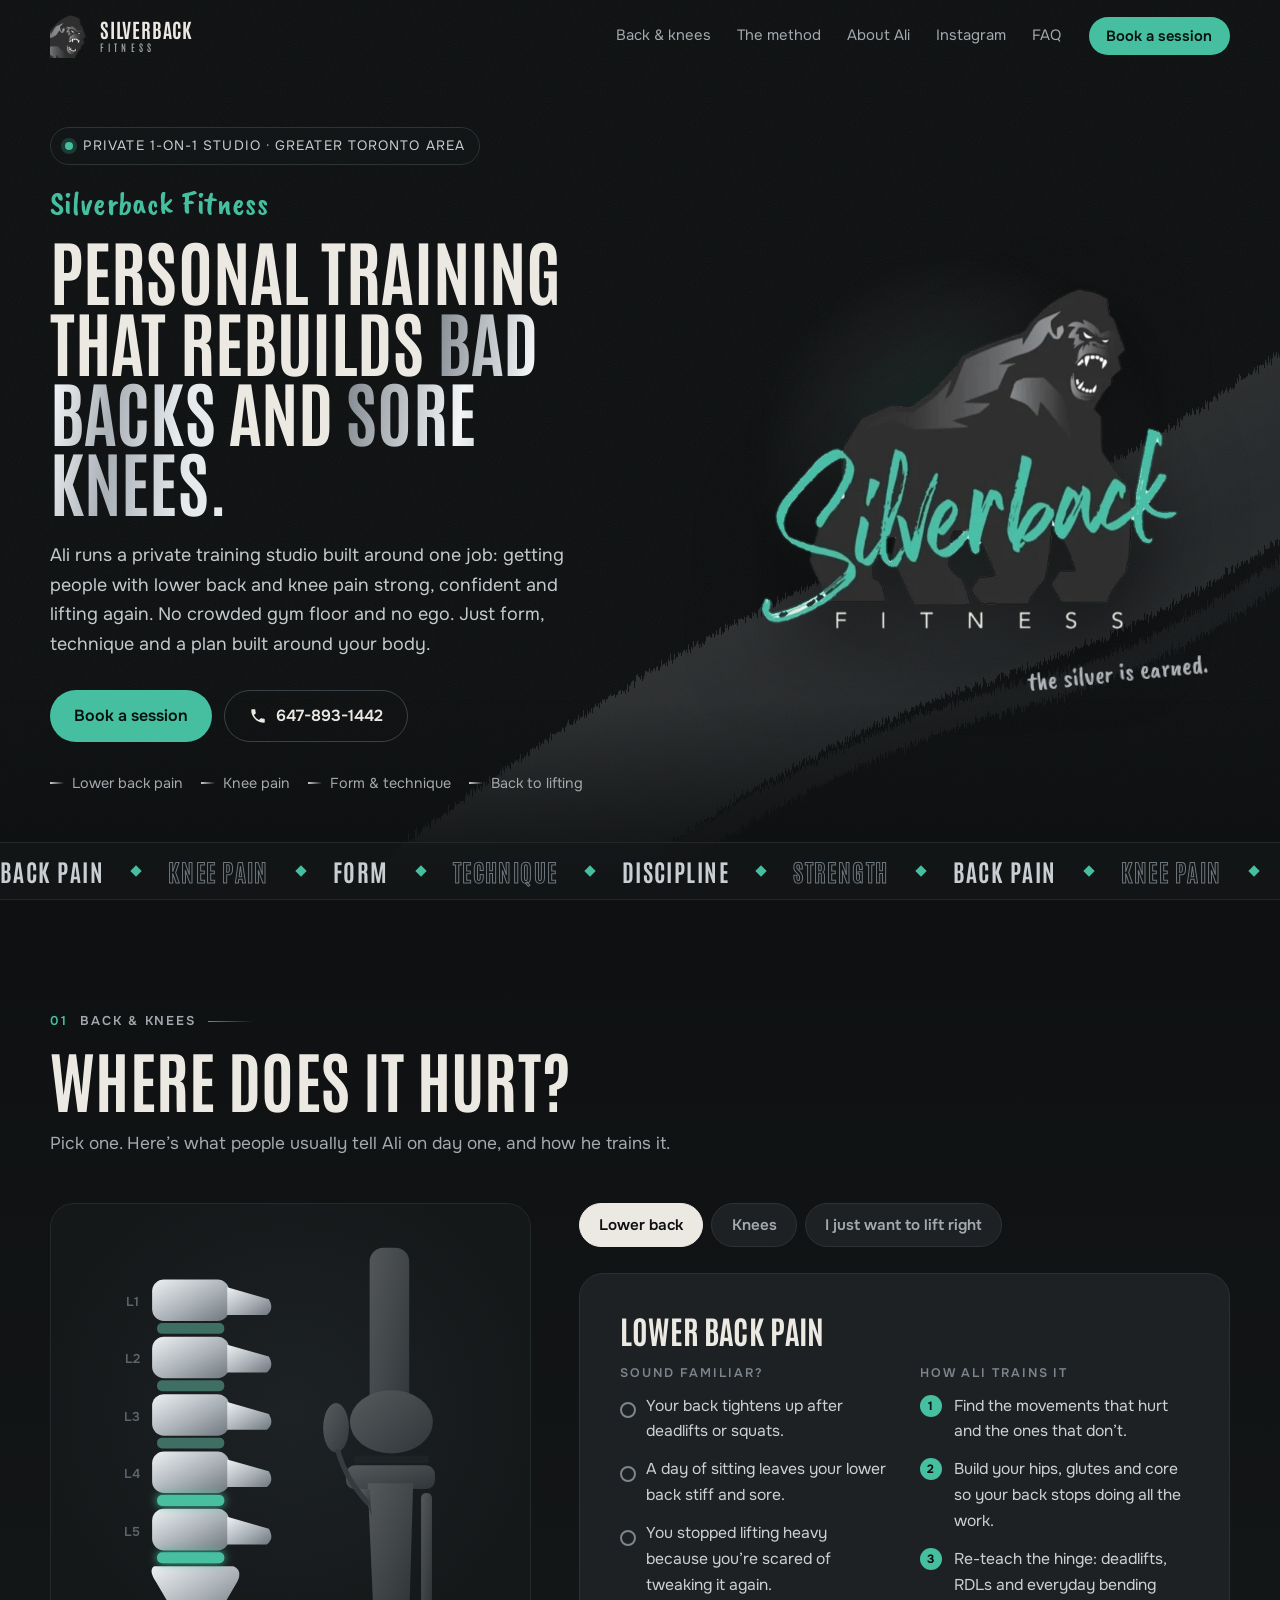
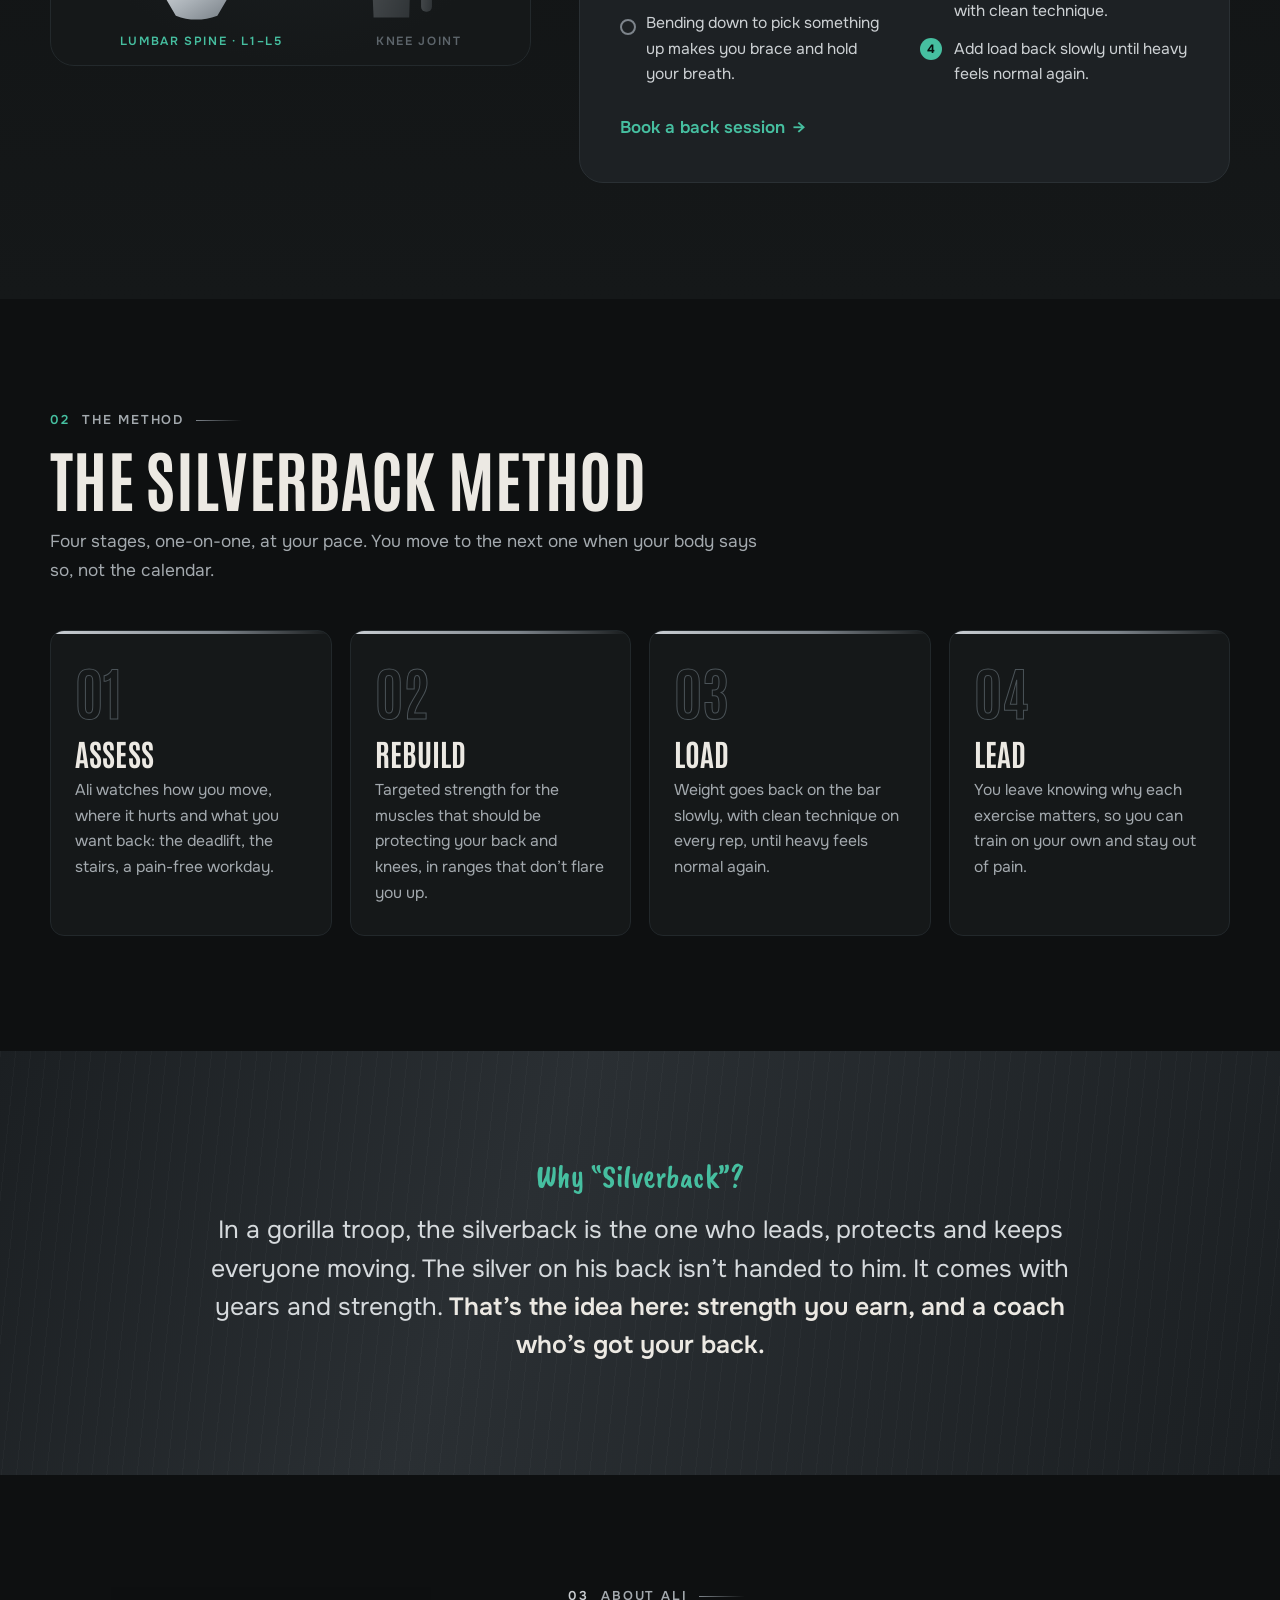
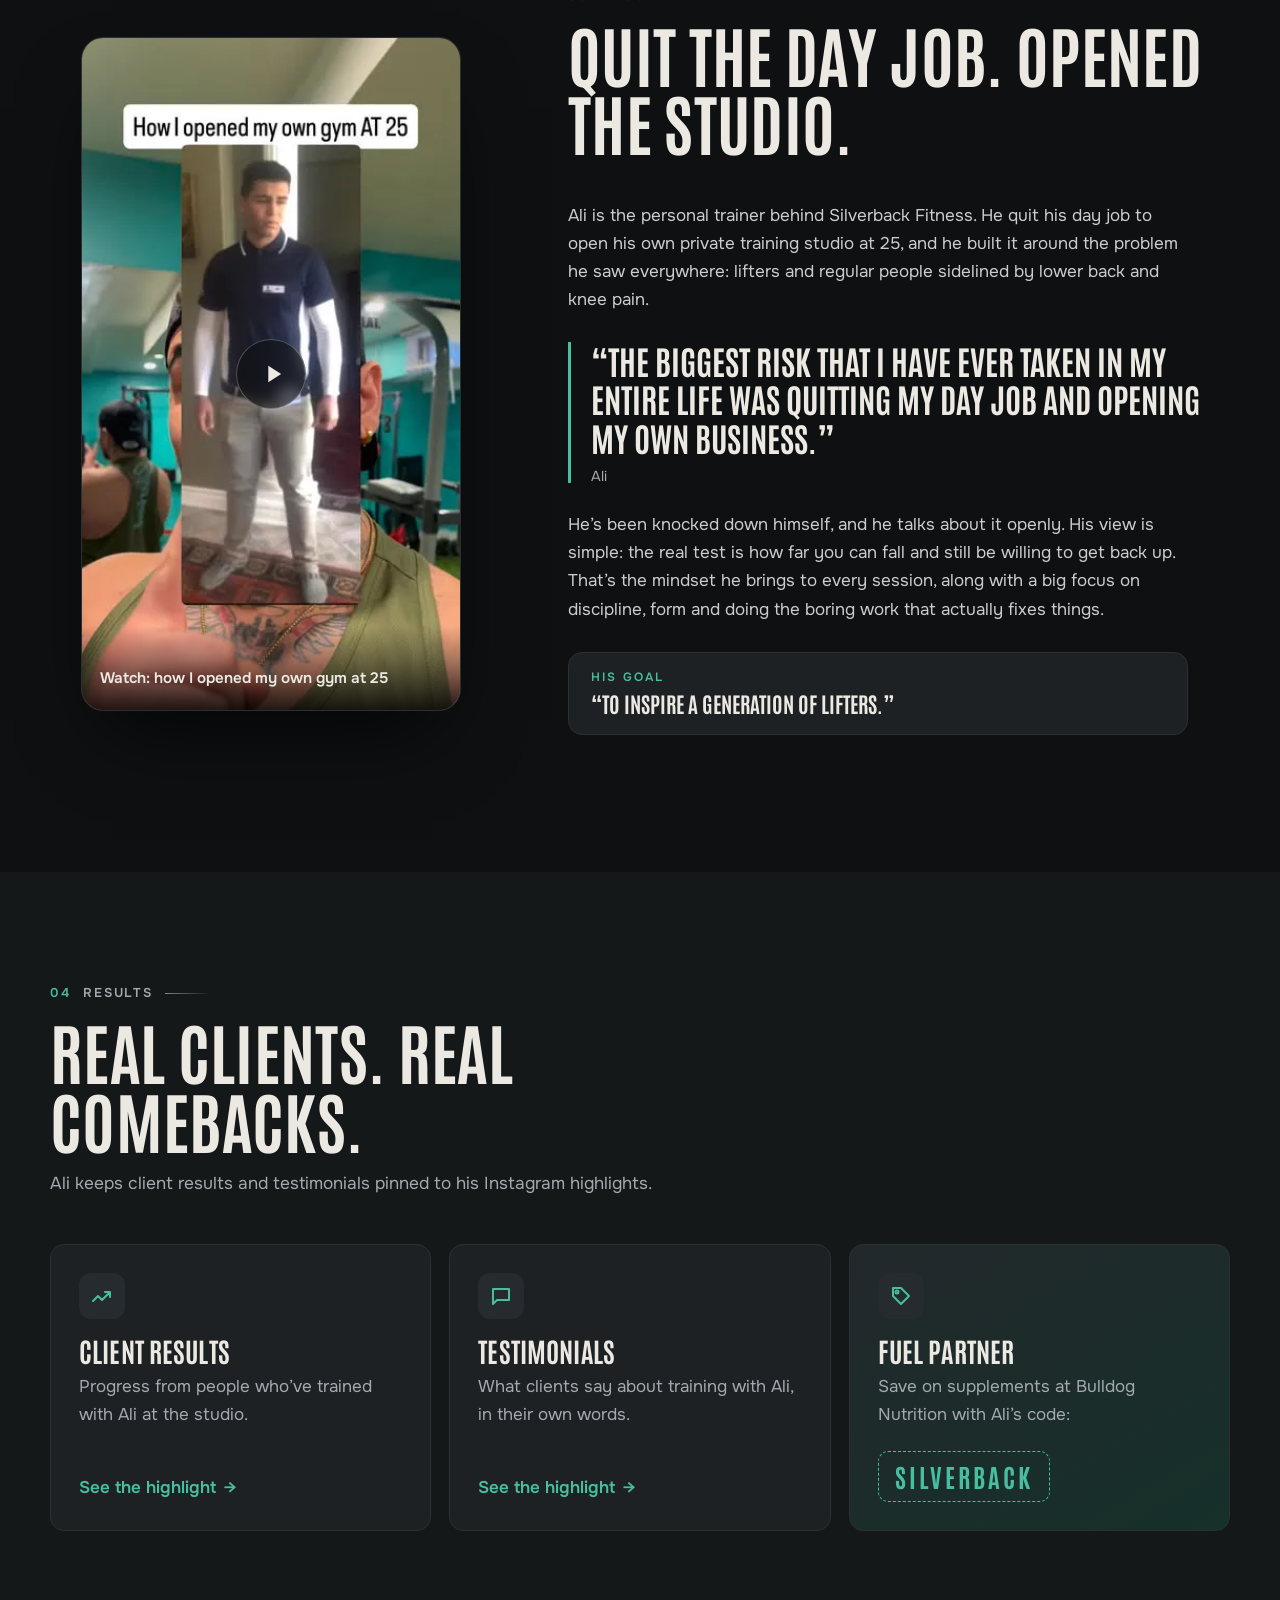
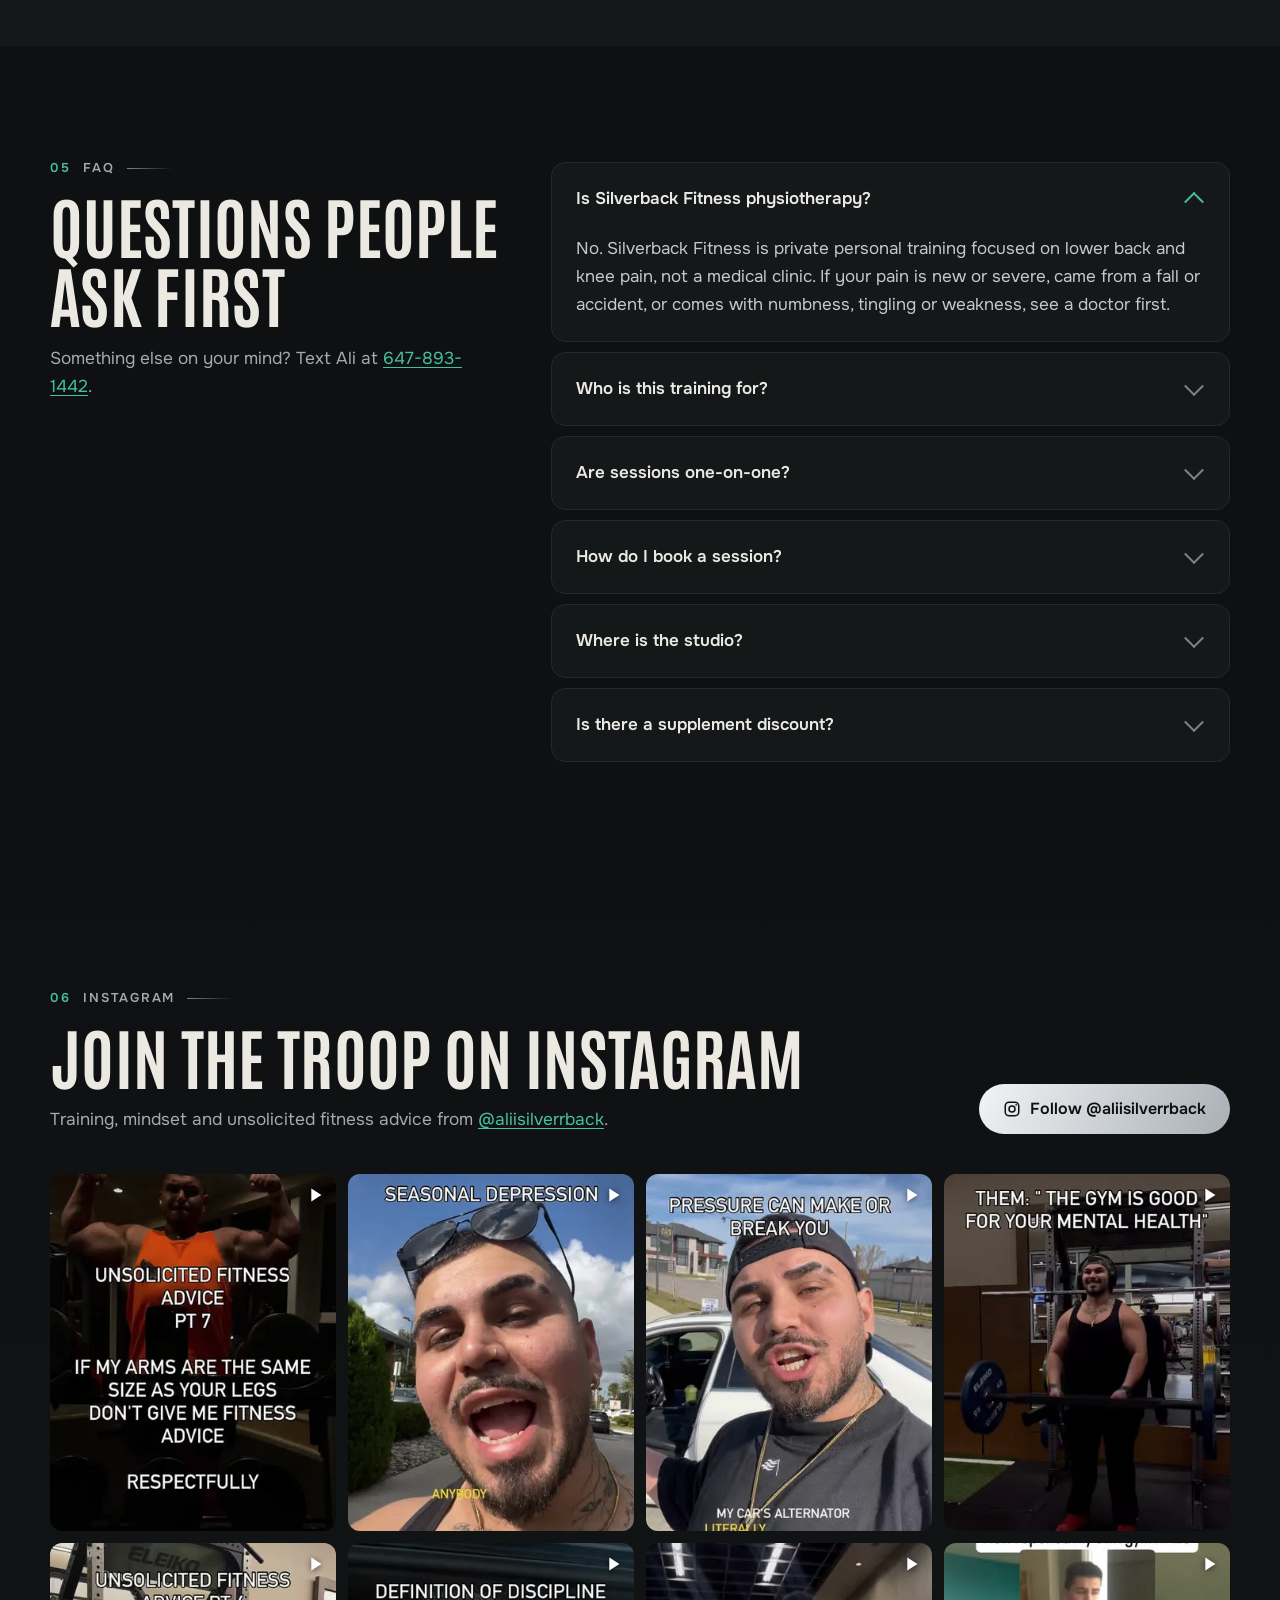
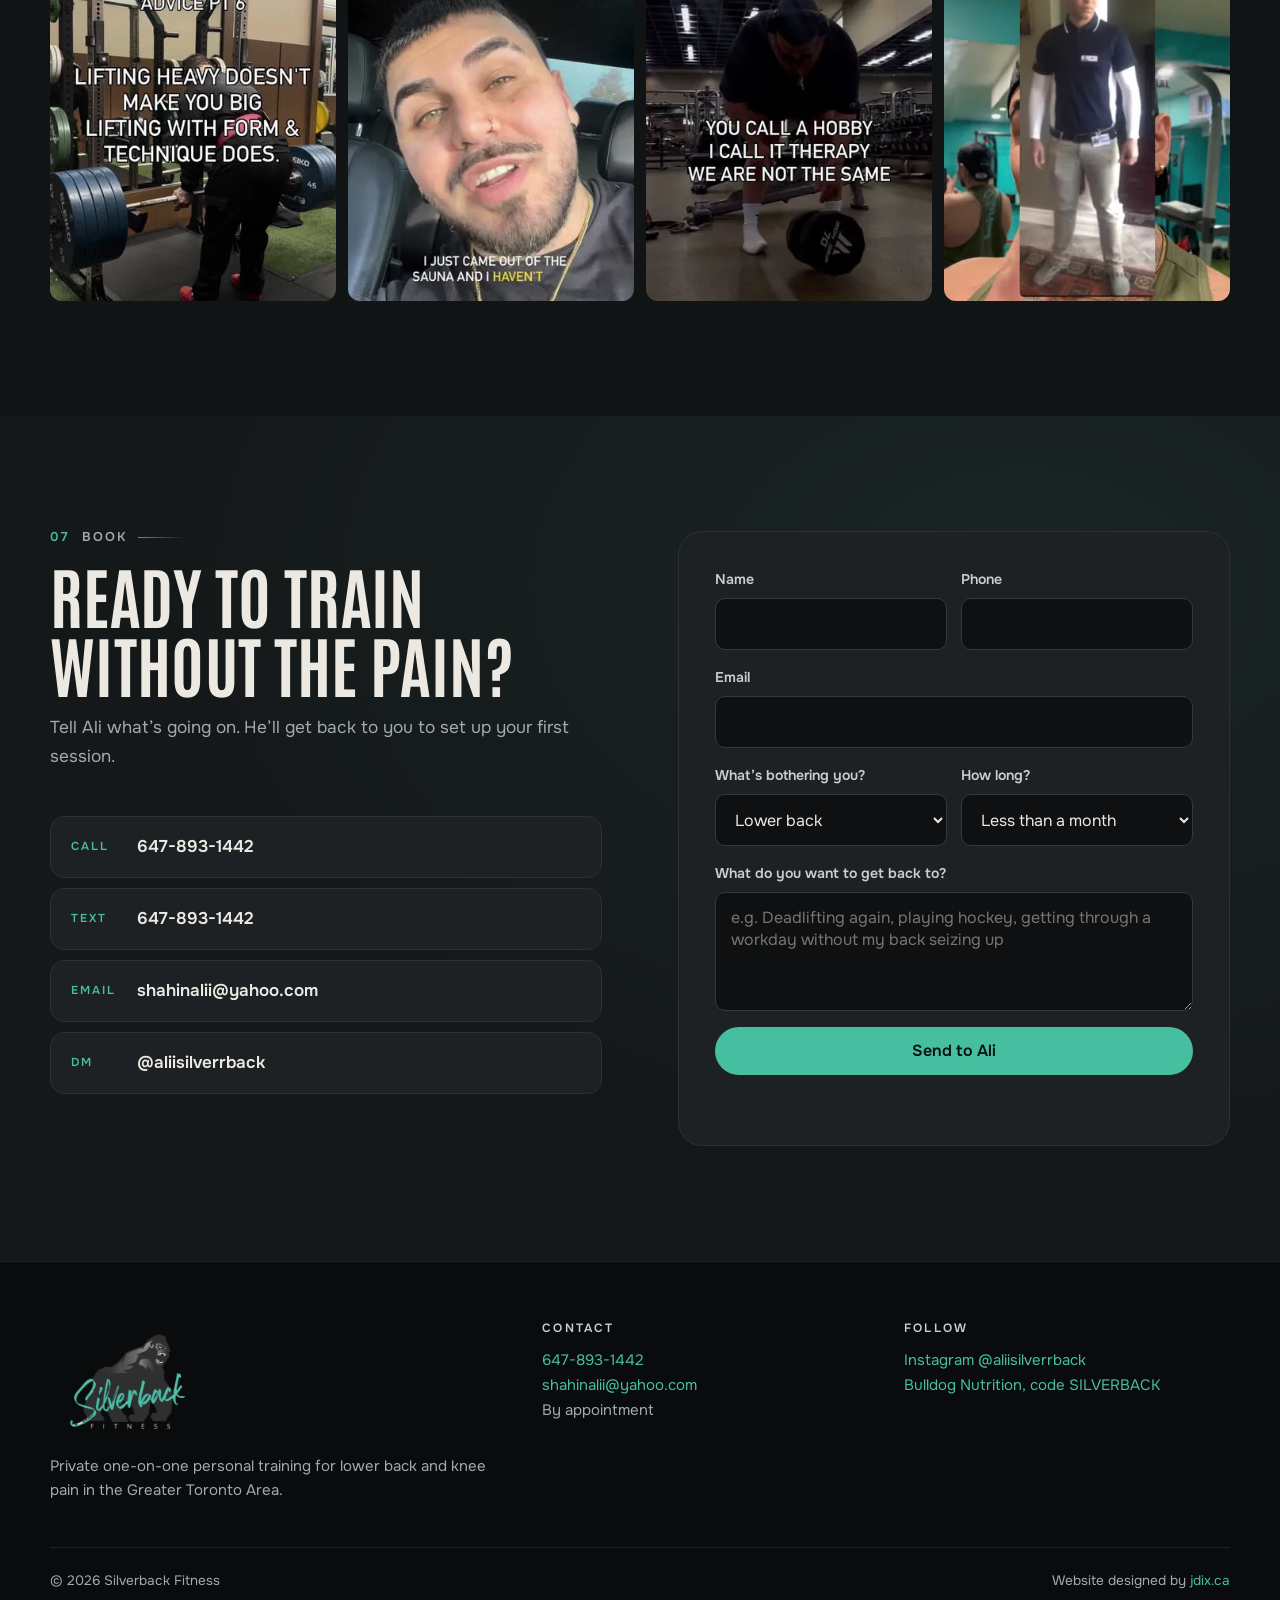
==== index.html @ 854308ee "Silverback Fitness client prototype Co-Authored-By: Claude Opus 5.5 <noreply@anthropic.com>" ====
<!doctype html>
<html lang="en-CA">
<head>
<meta charset="utf-8">
<meta name="viewport" content="width=device-width, initial-scale=1">
<title>Silverback Fitness | Back &amp; Knee Pain Personal Training, GTA</title>
<meta name="description" content="Private one-on-one personal training for lower back and knee pain in the GTA. Rebuild strength, fix your form, lift again. Call or text Ali: 647-893-1442.">
<link rel="canonical" href="https://jdix22.github.io/silverback-fitness/">
<meta name="robots" content="noindex">
<meta name="theme-color" content="#0e1011">

<meta property="og:type" content="website">
<meta property="og:site_name" content="Silverback Fitness">
<meta property="og:title" content="Silverback Fitness | Back &amp; knee rehab personal training">
<meta property="og:description" content="Private 1-on-1 training for people with lower back and knee pain. Get strong, fix your form, lift again.">
<meta property="og:image" content="https://jdix22.github.io/silverback-fitness/assets/og.png">
<meta property="og:image:width" content="1200">
<meta property="og:image:height" content="630">
<meta property="og:image:alt" content="Silverback Fitness gorilla logo with the words Back and knee rehab personal training">
<meta property="og:url" content="https://jdix22.github.io/silverback-fitness/">
<meta property="og:locale" content="en_CA">
<meta name="twitter:card" content="summary_large_image">

<link rel="icon" href="favicon.png" type="image/png">
<link rel="apple-touch-icon" href="apple-touch-icon.png">
<link rel="preconnect" href="https://fonts.googleapis.com">
<link rel="preconnect" href="https://fonts.gstatic.com" crossorigin>
<link href="https://fonts.googleapis.com/css2?family=Antonio:wght@500;700&family=Caveat+Brush&family=Onest:wght@400;500;600;700&display=swap" rel="stylesheet">
<link rel="stylesheet" href="assets/css/site.css?v=2">

<script type="application/ld+json">
{
  "@context": "https://schema.org",
  "@graph": [
    {
      "@type": "ExerciseGym",
      "@id": "https://jdix22.github.io/silverback-fitness/#business",
      "name": "Silverback Fitness",
      "description": "Private one-on-one personal training studio focused on rehab training for lower back and knee pain.",
      "url": "https://jdix22.github.io/silverback-fitness/",
      "logo": "https://jdix22.github.io/silverback-fitness/assets/img/silverback-fitness-logo.webp",
      "image": "https://jdix22.github.io/silverback-fitness/assets/og.png",
      "telephone": "+1-647-893-1442",
      "email": "shahinalii@yahoo.com",
      "areaServed": { "@type": "AdministrativeArea", "name": "Greater Toronto Area, Ontario" },
      "founder": { "@type": "Person", "name": "Ali", "jobTitle": "Personal trainer, back and knee rehab specialist", "sameAs": "https://www.instagram.com/aliisilverrback/" },
      "sameAs": ["https://www.instagram.com/aliisilverrback/"],
      "hasOfferCatalog": {
        "@type": "OfferCatalog",
        "name": "Personal training",
        "itemListElement": [
          { "@type": "Offer", "itemOffered": { "@type": "Service", "name": "Lower back pain rehab training" } },
          { "@type": "Offer", "itemOffered": { "@type": "Service", "name": "Knee pain rehab training" } },
          { "@type": "Offer", "itemOffered": { "@type": "Service", "name": "Strength, form and technique coaching" } }
        ]
      }
    },
    {
      "@type": "WebSite",
      "@id": "https://jdix22.github.io/silverback-fitness/#website",
      "url": "https://jdix22.github.io/silverback-fitness/",
      "name": "Silverback Fitness",
      "publisher": { "@id": "https://jdix22.github.io/silverback-fitness/#business" }
    }
  ]
}
</script>
</head>
<body>
<a class="skip" href="#main">Skip to content</a>

<!-- spine scroll rail: five lumbar vertebrae light up silver as you read -->
<div class="spine" aria-hidden="true">
  <span></span><span></span><span></span><span></span><span></span>
</div>

<header class="top" data-top>
  <div class="wrap top-in">
    <a class="brand" href="#top" aria-label="Silverback Fitness, back to top">
      <img src="assets/img/silverback-gorilla-mark.webp" alt="" width="120" height="130">
      <span class="brand-word">Silverback<em>Fitness</em></span>
    </a>
    <nav class="nav" aria-label="Main">
      <a href="#pain">Back &amp; knees</a>
      <a href="#method">The method</a>
      <a href="#about">About Ali</a>
      <a href="#instagram">Instagram</a>
      <a href="#faq">FAQ</a>
    </nav>
    <a class="btn btn-sm" href="#contact">Book a session</a>
  </div>
</header>

<main id="main">

<!-- HERO -->
<section class="hero" id="top">
  <div class="hero-bg" aria-hidden="true">
    <svg class="saddle" viewBox="0 0 1200 700" preserveAspectRatio="xMidYMid slice">
      <defs>
        <linearGradient id="silver" x1="0" y1="0" x2="1" y2="1">
          <stop offset="0" stop-color="#5d646b"/>
          <stop offset=".35" stop-color="#e9edf0"/>
          <stop offset=".55" stop-color="#9da4ab"/>
          <stop offset=".8" stop-color="#d7dce0"/>
          <stop offset="1" stop-color="#4b5157"/>
        </linearGradient>
        <filter id="brush" x="-10%" y="-20%" width="120%" height="140%">
          <feTurbulence type="fractalNoise" baseFrequency=".9 .035" numOctaves="2" seed="7" result="n"/>
          <feDisplacementMap in="SourceGraphic" in2="n" scale="16" xChannelSelector="R" yChannelSelector="G"/>
        </filter>
      </defs>
      <path class="saddle-stroke" d="M380 760 C 560 620, 700 520, 860 470 S 1120 330, 1300 200" stroke="url(#silver)" stroke-width="120" fill="none" stroke-linecap="round" filter="url(#brush)"/>
      <path class="saddle-stroke s2" d="M420 800 C 600 680, 740 580, 900 540 S 1150 400, 1300 280" stroke="url(#silver)" stroke-width="18" fill="none" stroke-linecap="round" filter="url(#brush)" opacity=".5"/>
    </svg>
  </div>

  <div class="wrap hero-in">
    <div class="hero-copy">
      <p class="eyebrow"><span class="dot"></span>Private 1-on-1 studio · Greater Toronto Area</p>
      <h1>
        <span class="h1-brand">Silverback Fitness</span>
        <span class="h1-main">Personal training that rebuilds <em>bad backs</em> and <em>sore knees.</em></span>
      </h1>
      <p class="lede">Ali runs a private training studio built around one job: getting people with lower back and knee pain strong, confident and lifting again. No crowded gym floor and no ego. Just form, technique and a plan built around your body.</p>
      <div class="hero-cta">
        <a class="btn" href="#contact">Book a session</a>
        <a class="btn btn-ghost" href="tel:+16478931442"><svg viewBox="0 0 24 24" aria-hidden="true"><path d="M6.6 10.8a15.1 15.1 0 0 0 6.6 6.6l2.2-2.2a1 1 0 0 1 1-.25 11.4 11.4 0 0 0 3.6.57 1 1 0 0 1 1 1V20a1 1 0 0 1-1 1A17 17 0 0 1 3 4a1 1 0 0 1 1-1h3.5a1 1 0 0 1 1 1c0 1.25.2 2.45.57 3.6a1 1 0 0 1-.25 1z"/></svg>647-893-1442</a>
      </div>
      <ul class="hero-tags" aria-label="What Silverback Fitness focuses on">
        <li>Lower back pain</li><li>Knee pain</li><li>Form &amp; technique</li><li>Back to lifting</li>
      </ul>
    </div>
    <div class="hero-art">
      <div class="glow" aria-hidden="true"></div>
      <img class="hero-logo" src="assets/img/silverback-fitness-logo.webp" alt="Silverback Fitness logo: a roaring silverback gorilla with the word Silverback in teal brush script" width="720" height="574" fetchpriority="high">
      <p class="hero-note" aria-hidden="true">the silver is earned.</p>
    </div>
  </div>

  <div class="ticker" aria-hidden="true">
    <div class="ticker-track">
      <span>Back pain</span><i></i><span>Knee pain</span><i></i><span>Form</span><i></i><span>Technique</span><i></i><span>Discipline</span><i></i><span>Strength</span><i></i>
      <span>Back pain</span><i></i><span>Knee pain</span><i></i><span>Form</span><i></i><span>Technique</span><i></i><span>Discipline</span><i></i><span>Strength</span><i></i>
    </div>
  </div>
</section>

<!-- WHERE DOES IT HURT -->
<section class="sec pain" id="pain">
  <div class="wrap">
    <div class="sec-head reveal">
      <p class="num">01 <span>Back &amp; knees</span></p>
      <h2>Where does it hurt?</h2>
      <p class="sub">Pick one. Here’s what people usually tell Ali on day one, and how he trains it.</p>
    </div>

    <div class="pain-grid">
      <figure class="anat reveal">
        <svg viewBox="0 0 440 400" aria-hidden="true">
          <defs>
            <linearGradient id="bone" x1="0" y1="0" x2="1" y2="1">
              <stop offset="0" stop-color="#eef1f3"/><stop offset=".55" stop-color="#aab1b7"/><stop offset="1" stop-color="#6f777e"/>
            </linearGradient>
            <filter id="glow" x="-50%" y="-200%" width="200%" height="500%"><feGaussianBlur stdDeviation="5" result="b"/><feMerge><feMergeNode in="b"/><feMergeNode in="SourceGraphic"/></feMerge></filter>
          </defs>
          <!-- lumbar spine, side view (front of body to the left) -->
          <g class="zone" data-zone="back">
            <g class="labels"><text x="60" y="77">L1</text><text x="60" y="135">L2</text><text x="60" y="193">L3</text><text x="60" y="251">L4</text><text x="60" y="309">L5</text></g>
            <g class="bones">
              <rect x="80" y="50" width="78" height="42" rx="12"/><path d="M156 58 L198 70 Q204 80 196 86 L156 86 Z"/>
              <rect x="80" y="108" width="78" height="42" rx="12"/><path d="M156 116 L198 128 Q204 138 196 144 L156 144 Z"/>
              <rect x="80" y="166" width="78" height="42" rx="12"/><path d="M156 174 L198 186 Q204 196 196 202 L156 202 Z"/>
              <rect x="80" y="224" width="78" height="42" rx="12"/><path d="M156 232 L198 244 Q204 254 196 260 L156 260 Z"/>
              <rect x="80" y="282" width="78" height="42" rx="12"/><path d="M156 290 L198 302 Q204 312 196 318 L156 318 Z"/>
              <path d="M82 340 L162 340 Q172 344 166 356 L146 390 Q124 398 104 390 L84 356 Q76 344 82 340 Z"/>
            </g>
            <g class="discs">
              <rect x="85" y="94" width="68" height="11" rx="5"/><rect x="85" y="152" width="68" height="11" rx="5"/><rect x="85" y="210" width="68" height="11" rx="5"/><rect class="key" x="85" y="268" width="68" height="11" rx="5"/><rect class="key" x="85" y="326" width="68" height="11" rx="5"/>
            </g>
            <g class="spot"><circle cx="119" cy="273" r="34" class="ring"/></g>
          </g>
          <!-- knee, side view (kneecap to the left) -->
          <g class="zone" data-zone="knee">
            <g class="bones">
              <rect x="300" y="18" width="40" height="170" rx="14"/>
              <ellipse cx="322" cy="194" rx="42" ry="32"/>
              <ellipse cx="266" cy="200" rx="13" ry="25"/>
              <rect x="276" y="238" width="90" height="24" rx="9"/>
              <path d="M298 256 L344 256 L340 392 L304 392 Z"/>
              <path d="M290 262 Q298 276 302 290 L300 262 Z"/>
              <rect x="352" y="266" width="11" height="120" rx="5"/>
            </g>
            <path class="tendon" d="M268 224 Q276 252 298 276"/>
            <g class="discs"><rect class="key" x="284" y="228" width="76" height="8" rx="4"/></g>
            <g class="spot"><circle cx="320" cy="232" r="34" class="ring"/></g>
          </g>
        </svg>
        <figcaption><span data-cap="back">Lumbar spine · L1–L5</span><span data-cap="knee">Knee joint</span></figcaption>
      </figure>

      <div class="pain-ui">
        <div class="pain-tabs" role="tablist" aria-label="Choose an area">
          <button role="tab" id="t-back" aria-controls="p-back" aria-selected="true" data-tab="back">Lower back</button>
          <button role="tab" id="t-knee" aria-controls="p-knee" aria-selected="false" data-tab="knee" tabindex="-1">Knees</button>
          <button role="tab" id="t-lift" aria-controls="p-lift" aria-selected="false" data-tab="lift" tabindex="-1">I just want to lift right</button>
        </div>

        <div class="pain-panel" role="tabpanel" id="p-back" aria-labelledby="t-back">
          <h3>Lower back pain</h3>
          <div class="cols">
            <div>
              <p class="label">Sound familiar?</p>
              <ul class="ticks">
                <li>Your back tightens up after deadlifts or squats.</li>
                <li>A day of sitting leaves your lower back stiff and sore.</li>
                <li>You stopped lifting heavy because you’re scared of tweaking it again.</li>
                <li>Bending down to pick something up makes you brace and hold your breath.</li>
              </ul>
            </div>
            <div>
              <p class="label">How Ali trains it</p>
              <ol class="steps-mini">
                <li>Find the movements that hurt and the ones that don’t.</li>
                <li>Build your hips, glutes and core so your back stops doing all the work.</li>
                <li>Re-teach the hinge: deadlifts, RDLs and everyday bending with clean technique.</li>
                <li>Add load back slowly until heavy feels normal again.</li>
              </ol>
            </div>
          </div>
          <a class="link-arrow" href="#contact" data-prefill="Lower back">Book a back session <span aria-hidden="true">→</span></a>
        </div>

        <div class="pain-panel" role="tabpanel" id="p-knee" aria-labelledby="t-knee" hidden>
          <h3>Knee pain</h3>
          <div class="cols">
            <div>
              <p class="label">Sound familiar?</p>
              <ul class="ticks">
                <li>Stairs, squats or lunges make your knees ache.</li>
                <li>Your knees click or feel shaky under load.</li>
                <li>Running or sports flare it up for days.</li>
                <li>Someone told you to just “stop squatting.”</li>
              </ul>
            </div>
            <div>
              <p class="label">How Ali trains it</p>
              <ol class="steps-mini">
                <li>Watch how your hips, knees and ankles track together.</li>
                <li>Strengthen quads, glutes and hamstrings in ranges that feel good.</li>
                <li>Rebuild the squat step by step. Depth and weight get earned.</li>
                <li>Get you back to the stairs, the field and the squat rack.</li>
              </ol>
            </div>
          </div>
          <a class="link-arrow" href="#contact" data-prefill="Knees">Book a knee session <span aria-hidden="true">→</span></a>
        </div>

        <div class="pain-panel" role="tabpanel" id="p-lift" aria-labelledby="t-lift" hidden>
          <h3>Lifting with form &amp; technique</h3>
          <blockquote class="pull">“Lifting heavy doesn’t make you big. Lifting with form &amp; technique does.”<cite>Ali, on Instagram</cite></blockquote>
          <p>No pain, just tired of guessing? Ali coaches the big lifts one-on-one so you build strength without building injuries. Squat, hinge, press and pull, done properly, with a plan you can keep running on your own.</p>
          <a class="link-arrow" href="#contact" data-prefill="Strength and technique">Book a technique session <span aria-hidden="true">→</span></a>
        </div>
      </div>
    </div>
  </div>
</section>

<!-- METHOD -->
<section class="sec method" id="method">
  <div class="wrap">
    <div class="sec-head reveal">
      <p class="num">02 <span>The method</span></p>
      <h2>The Silverback method</h2>
      <p class="sub">Four stages, one-on-one, at your pace. You move to the next one when your body says so, not the calendar.</p>
    </div>
    <ol class="method-list">
      <li class="reveal"><span class="m-num">01</span><h3>Assess</h3><p>Ali watches how you move, where it hurts and what you want back: the deadlift, the stairs, a pain-free workday.</p></li>
      <li class="reveal"><span class="m-num">02</span><h3>Rebuild</h3><p>Targeted strength for the muscles that should be protecting your back and knees, in ranges that don’t flare you up.</p></li>
      <li class="reveal"><span class="m-num">03</span><h3>Load</h3><p>Weight goes back on the bar slowly, with clean technique on every rep, until heavy feels normal again.</p></li>
      <li class="reveal"><span class="m-num">04</span><h3>Lead</h3><p>You leave knowing why each exercise matters, so you can train on your own and stay out of pain.</p></li>
    </ol>
  </div>
</section>

<!-- WHY SILVERBACK -->
<section class="why">
  <div class="wrap why-in reveal">
    <p class="why-kicker">Why “Silverback”?</p>
    <p class="why-text">In a gorilla troop, the silverback is the one who leads, protects and keeps everyone moving. The silver on his back isn’t handed to him. It comes with years and strength. <strong>That’s the idea here: strength you earn, and a coach who’s got your back.</strong></p>
  </div>
</section>

<!-- ABOUT -->
<section class="sec about" id="about">
  <div class="wrap about-grid">
    <div class="about-media reveal">
      <a class="reel" href="https://www.instagram.com/reel/DZLrXMgRWpS/" target="_blank" rel="noopener">
        <img src="assets/img/ig/how-i-opened-my-gym-at-25.webp" alt="Ali’s Instagram reel titled How I opened my own gym at 25, showing him at his old day job and in his training studio" width="361" height="640" loading="lazy">
        <span class="reel-play" aria-hidden="true"><svg viewBox="0 0 24 24"><path d="M8 5v14l11-7z"/></svg></span>
        <span class="reel-cap">Watch: how I opened my own gym at 25</span>
      </a>
    </div>
    <div class="about-copy">
      <div class="sec-head reveal">
        <p class="num">03 <span>About Ali</span></p>
        <h2>Quit the day job. Opened the studio.</h2>
      </div>
      <p class="reveal">Ali is the personal trainer behind Silverback Fitness. He quit his day job to open his own private training studio at 25, and he built it around the problem he saw everywhere: lifters and regular people sidelined by lower back and knee pain.</p>
      <blockquote class="pull reveal">“The biggest risk that I have ever taken in my entire life was quitting my day job and opening my own business.”<cite>Ali</cite></blockquote>
      <p class="reveal">He’s been knocked down himself, and he talks about it openly. His view is simple: the real test is how far you can fall and still be willing to get back up. That’s the mindset he brings to every session, along with a big focus on discipline, form and doing the boring work that actually fixes things.</p>
      <p class="mission reveal"><span>His goal</span>“To inspire a generation of lifters.”</p>
    </div>
  </div>
</section>

<!-- RESULTS + PARTNER -->
<section class="sec results" id="results">
  <div class="wrap">
    <div class="sec-head reveal">
      <p class="num">04 <span>Results</span></p>
      <h2>Real clients. Real comebacks.</h2>
      <p class="sub">Ali keeps client results and testimonials pinned to his Instagram highlights.</p>
    </div>
    <div class="cards">
      <a class="card reveal" href="https://www.instagram.com/aliisilverrback/" target="_blank" rel="noopener">
        <span class="card-icon" aria-hidden="true"><svg viewBox="0 0 24 24"><path d="M3 17l5-5 4 4 8-8M15 8h5v5"/></svg></span>
        <h3>Client Results</h3>
        <p>Progress from people who’ve trained with Ali at the studio.</p>
        <span class="link-arrow">See the highlight <span aria-hidden="true">→</span></span>
      </a>
      <a class="card reveal" href="https://www.instagram.com/aliisilverrback/" target="_blank" rel="noopener">
        <span class="card-icon" aria-hidden="true"><svg viewBox="0 0 24 24"><path d="M4 5h16v11H8l-4 4z"/></svg></span>
        <h3>Testimonials</h3>
        <p>What clients say about training with Ali, in their own words.</p>
        <span class="link-arrow">See the highlight <span aria-hidden="true">→</span></span>
      </a>
      <a class="card card-partner reveal" href="https://www.bulldognutrition.ca/discount/SILVERBACK" target="_blank" rel="noopener sponsored">
        <span class="card-icon" aria-hidden="true"><svg viewBox="0 0 24 24"><path d="M20 12l-8 8-8-8V4h8z"/><circle cx="8" cy="8" r="1.5"/></svg></span>
        <h3>Fuel partner</h3>
        <p>Save on supplements at Bulldog Nutrition with Ali’s code:</p>
        <span class="code">SILVERBACK</span>
      </a>
    </div>
  </div>
</section>

<!-- FAQ -->
<section class="sec faq" id="faq">
  <div class="wrap faq-grid">
    <div class="sec-head reveal">
      <p class="num">05 <span>FAQ</span></p>
      <h2>Questions people ask first</h2>
      <p class="sub">Something else on your mind? Text Ali at <a href="sms:+16478931442">647-893-1442</a>.</p>
    </div>
    <div class="faq-list">
      <details class="reveal" open>
        <summary>Is Silverback Fitness physiotherapy?</summary>
        <p>No. Silverback Fitness is private personal training focused on lower back and knee pain, not a medical clinic. If your pain is new or severe, came from a fall or accident, or comes with numbness, tingling or weakness, see a doctor first.</p>
      </details>
      <details class="reveal">
        <summary>Who is this training for?</summary>
        <p>Adults with nagging lower back or knee pain who want to get strong instead of resting forever, lifters who keep getting hurt, and anyone who wants to learn the big lifts with proper form and technique.</p>
      </details>
      <details class="reveal">
        <summary>Are sessions one-on-one?</summary>
        <p>Yes. Silverback Fitness is a private training studio, so it’s you and Ali, not a crowded gym floor.</p>
      </details>
      <details class="reveal">
        <summary>How do I book a session?</summary>
        <p>Call or text Ali at <a href="tel:+16478931442">647-893-1442</a>, email <a href="mailto:shahinalii@yahoo.com">shahinalii@yahoo.com</a>, or use the form below. Tell him what hurts, how long it’s been going on and what you want to get back to.</p>
      </details>
      <details class="reveal">
        <summary>Where is the studio?</summary>
        <p>Silverback Fitness is a private studio in the Greater Toronto Area. Ali sends the exact address when you book.</p>
      </details>
      <details class="reveal">
        <summary>Is there a supplement discount?</summary>
        <p>Yes. Use code <strong>SILVERBACK</strong> at <a href="https://www.bulldognutrition.ca/discount/SILVERBACK" target="_blank" rel="noopener sponsored">Bulldog Nutrition</a>.</p>
      </details>
    </div>
  </div>
</section>

<!-- INSTAGRAM -->
<section class="sec insta" id="instagram" data-feed="instagram">
  <div class="wrap">
    <div class="insta-head reveal">
      <div>
        <p class="num">06 <span>Instagram</span></p>
        <h2>Join the troop on Instagram</h2>
        <p class="sub">Training, mindset and unsolicited fitness advice from <a href="https://www.instagram.com/aliisilverrback/" target="_blank" rel="noopener">@aliisilverrback</a>.</p>
      </div>
      <a class="btn btn-ig" href="https://www.instagram.com/aliisilverrback/" target="_blank" rel="noopener">
        <svg viewBox="0 0 24 24" aria-hidden="true"><rect x="3" y="3" width="18" height="18" rx="5"/><circle cx="12" cy="12" r="4"/><circle cx="17.5" cy="6.5" r="1.1"/></svg>Follow @aliisilverrback
      </a>
    </div>
    <ul class="ig-grid" data-feed-list>
      <li><a class="ig-tile" href="https://www.instagram.com/reel/DfU-xfAT_Vb/" target="_blank" rel="noopener"><img src="assets/img/ig/unsolicited-fitness-advice.webp" alt="Unsolicited fitness advice part 7 reel, Ali flexing in the gym" width="361" height="640" loading="lazy"><span class="ig-cap">Unsolicited fitness advice, pt 7.</span></a></li>
      <li><a class="ig-tile" href="https://www.instagram.com/reel/DfFxEySPfbX/" target="_blank" rel="noopener"><img src="assets/img/ig/seasonal-depression-vitamin-d.webp" alt="Ali outdoors in a reel about seasonal depression and vitamin D" width="361" height="640" loading="lazy"><span class="ig-cap">Living in the north is hard and seasonal depression is real.</span></a></li>
      <li><a class="ig-tile" href="https://www.instagram.com/reel/De170Zmx6rd/" target="_blank" rel="noopener"><img src="assets/img/ig/pressure-mindset.webp" alt="Ali in a reel titled Pressure can make or break you" width="361" height="640" loading="lazy"><span class="ig-cap">Mindset is the biggest reason you’ll overcome anything.</span></a></li>
      <li><a class="ig-tile" href="https://www.instagram.com/reel/DewfZE_RdHy/" target="_blank" rel="noopener"><img src="assets/img/ig/gym-mental-health.webp" alt="Ali smiling at a barbell in a reel about the gym and mental health" width="361" height="640" loading="lazy"><span class="ig-cap">“The gym is good for your mental health.”</span></a></li>
      <li><a class="ig-tile" href="https://www.instagram.com/reel/Deo9u8ax7Wi/" target="_blank" rel="noopener"><img src="assets/img/ig/lifting-with-form-and-technique.webp" alt="Heavy barbell lift in a squat rack, captioned lifting with form and technique" width="361" height="640" loading="lazy"><span class="ig-cap">Lifting heavy doesn’t make you big. Form &amp; technique does.</span></a></li>
      <li><a class="ig-tile" href="https://www.instagram.com/reel/DecGVkbxpxh/" target="_blank" rel="noopener"><img src="assets/img/ig/definition-of-discipline.webp" alt="Ali in his car after the sauna, in a reel titled Definition of discipline" width="361" height="640" loading="lazy"><span class="ig-cap">Discipline is doing what you hate because it has to be done.</span></a></li>
      <li><a class="ig-tile" href="https://www.instagram.com/reel/DeYL7PKMTdn/" target="_blank" rel="noopener"><img src="assets/img/ig/training-as-therapy.webp" alt="Lifter deadlifting in a dark gym, captioned You call it a hobby, I call it therapy" width="361" height="640" loading="lazy"><span class="ig-cap">The cheapest and most underrated form of therapy.</span></a></li>
      <li><a class="ig-tile" href="https://www.instagram.com/reel/DZLrXMgRWpS/" target="_blank" rel="noopener"><img src="assets/img/ig/how-i-opened-my-gym-at-25.webp" alt="Reel titled How I opened my own gym at 25" width="361" height="640" loading="lazy"><span class="ig-cap">How I became Silverback Fitness, and the story behind it.</span></a></li>
    </ul>
  </div>
</section>

<!-- CONTACT -->
<section class="sec contact" id="contact">
  <div class="wrap contact-grid">
    <div class="contact-copy">
      <div class="sec-head reveal">
        <p class="num">07 <span>Book</span></p>
        <h2>Ready to train without the pain?</h2>
        <p class="sub">Tell Ali what’s going on. He’ll get back to you to set up your first session.</p>
      </div>
      <ul class="direct reveal">
        <li><a href="tel:+16478931442"><span>Call</span>647-893-1442</a></li>
        <li><a href="sms:+16478931442"><span>Text</span>647-893-1442</a></li>
        <li><a href="mailto:shahinalii@yahoo.com"><span>Email</span>shahinalii@yahoo.com</a></li>
        <li><a href="https://www.instagram.com/aliisilverrback/" target="_blank" rel="noopener"><span>DM</span>@aliisilverrback</a></li>
      </ul>
    </div>

    <form class="form reveal" data-contact-form novalidate>
      <div class="row2">
        <label>Name<input name="name" autocomplete="name" required></label>
        <label>Phone<input name="phone" type="tel" autocomplete="tel"></label>
      </div>
      <label>Email<input name="email" type="email" autocomplete="email" required></label>
      <div class="row2">
        <label>What’s bothering you?
          <select name="area">
            <option>Lower back</option><option>Knees</option><option>Back and knees</option><option>Strength and technique</option><option>Something else</option>
          </select>
        </label>
        <label>How long?
          <select name="howlong">
            <option>Less than a month</option><option>1–6 months</option><option>6–12 months</option><option>Over a year</option><option>No pain, just want to train</option>
          </select>
        </label>
      </div>
      <label>What do you want to get back to?<textarea name="message" rows="4" placeholder="e.g. Deadlifting again, playing hockey, getting through a workday without my back seizing up" required></textarea></label>
      <button class="btn btn-full" type="submit">Send to Ali</button>
      <p class="form-status" data-form-status role="status" aria-live="polite"></p>
    </form>
  </div>
</section>

</main>

<footer class="foot">
  <div class="wrap foot-in">
    <div class="foot-brand">
      <img src="assets/img/silverback-fitness-logo.webp" alt="Silverback Fitness" width="720" height="574" loading="lazy">
      <p>Private one-on-one personal training for lower back and knee pain in the Greater Toronto Area.</p>
    </div>
    <div>
      <p class="foot-h">Contact</p>
      <p><a href="tel:+16478931442">647-893-1442</a><br><a href="mailto:shahinalii@yahoo.com">shahinalii@yahoo.com</a><br>By appointment</p>
    </div>
    <div>
      <p class="foot-h">Follow</p>
      <p><a href="https://www.instagram.com/aliisilverrback/" target="_blank" rel="noopener">Instagram @aliisilverrback</a><br><a href="https://www.bulldognutrition.ca/discount/SILVERBACK" target="_blank" rel="noopener sponsored">Bulldog Nutrition, code SILVERBACK</a></p>
    </div>
  </div>
  <div class="wrap foot-base">
    <p>© <span data-year>2026</span> Silverback Fitness</p>
    <p>Website designed by <a href="https://jdix.ca" target="_blank" rel="noopener">jdix.ca</a></p>
  </div>
</footer>

<nav class="dock" aria-label="Quick contact">
  <a href="tel:+16478931442">Call</a>
  <a href="sms:+16478931442">Text</a>
  <a href="#contact" class="dock-main">Book</a>
</nav>

<script src="assets/js/site.js?v=2" defer></script>
</body>
</html>
---- assets/css/site.css ----
/* Silverback Fitness — ink, brushed silver, logo teal */
:root{
  --ink:#0e1011; --coal:#151819; --slate:#1d2124; --line:#2c3236;
  --bone:#ece9e3; --mute:#a3a9ae; --silver:#c9ced3; --silver-d:#7d848b;
  --teal:#46bfa0; --teal-d:#2e8f77; --teal-glow:rgba(70,191,160,.22);
  --f-head:"Antonio","Arial Narrow",sans-serif;
  --f-body:"Onest",system-ui,sans-serif;
  --f-brush:"Caveat Brush","Segoe Print",cursive;
  --r:14px; --wrap:1180px;
}
*{box-sizing:border-box}
html{scroll-behavior:smooth;scroll-padding-top:84px}
@media (prefers-reduced-motion:reduce){html{scroll-behavior:auto}*,*::before,*::after{animation:none!important;transition:none!important}}
body{margin:0;background:var(--ink);color:var(--bone);font:400 17px/1.65 var(--f-body);-webkit-font-smoothing:antialiased;overflow-x:hidden}
body::before{content:"";position:fixed;inset:0;pointer-events:none;z-index:0;opacity:.05;
  background-image:url("data:image/svg+xml,%3Csvg xmlns='http://www.w3.org/2000/svg' width='160' height='160'%3E%3Cfilter id='n'%3E%3CfeTurbulence type='fractalNoise' baseFrequency='.85' numOctaves='3' stitchTiles='stitch'/%3E%3C/filter%3E%3Crect width='100%25' height='100%25' filter='url(%23n)'/%3E%3C/svg%3E")}
main,header,footer{position:relative;z-index:1}
img{max-width:100%;height:auto;display:block}
a{color:inherit}
p a,.sub a,summary+p a{color:var(--teal);text-underline-offset:3px}
.wrap{width:min(var(--wrap),100% - 40px);margin-inline:auto}
.skip{position:absolute;left:-999px;top:8px;background:var(--teal);color:var(--ink);padding:8px 14px;border-radius:8px;z-index:100}
.skip:focus{left:12px}
:focus-visible{outline:2px solid var(--teal);outline-offset:3px}

h1,h2,h3{font-family:var(--f-head);font-weight:700;letter-spacing:.005em;line-height:1.02;margin:0;text-transform:uppercase}
h2{font-size:clamp(2.4rem,5.4vw,4.2rem)}
h3{font-size:1.6rem}

/* buttons */
.btn{display:inline-flex;align-items:center;gap:.55em;justify-content:center;background:var(--teal);color:#06110e;font:600 1rem/1 var(--f-body);text-decoration:none;padding:1rem 1.5rem;border-radius:999px;border:0;cursor:pointer;transition:transform .2s,background .2s,box-shadow .2s;box-shadow:0 0 0 0 var(--teal-glow)}
.btn:hover{transform:translateY(-2px);background:#5bd3b4;box-shadow:0 10px 30px -8px var(--teal-glow)}
.btn svg{width:18px;height:18px;fill:currentColor}
.btn-ghost{background:transparent;color:var(--bone);border:1.5px solid #3b4247}
.btn-ghost:hover{background:#1b1f22;border-color:var(--silver-d)}
.btn-sm{padding:.7rem 1.1rem;font-size:.92rem}
.btn-full{width:100%}

/* spine rail */
.spine{position:fixed;left:22px;top:50%;transform:translateY(-50%);z-index:5;display:none;flex-direction:column;gap:9px}
.spine span{display:block;width:22px;height:14px;border-radius:5px;background:#24292d;position:relative;transition:background .4s,box-shadow .4s}
.spine span::after{content:"";position:absolute;left:50%;top:100%;width:2px;height:9px;background:#24292d;transform:translateX(-50%)}
.spine span:last-child::after{display:none}
.spine span.on{background:linear-gradient(135deg,#f2f4f6,#8f969d);box-shadow:0 0 14px rgba(220,226,232,.35)}
.spine span.on::after{background:#9aa1a8}
@media (min-width:1320px){.spine{display:flex}}

/* header */
.top{position:fixed;inset:0 0 auto;z-index:20;transition:background .3s,border-color .3s,backdrop-filter .3s;border-bottom:1px solid transparent}
.top.scrolled{background:rgba(14,16,17,.82);backdrop-filter:blur(12px);border-color:#22272a}
.top-in{display:flex;align-items:center;gap:28px;height:72px}
.brand{display:flex;align-items:center;gap:10px;text-decoration:none}
.brand img{width:40px;height:auto}
.brand-word{font:700 1.25rem/1 var(--f-head);text-transform:uppercase;letter-spacing:.04em;display:flex;flex-direction:column}
.brand-word em{font-style:normal;font-weight:500;font-size:.62rem;letter-spacing:.42em;color:var(--mute);margin-top:4px}
.nav{display:flex;gap:26px;margin-left:auto}
.nav a{text-decoration:none;font-size:.93rem;color:var(--mute);transition:color .2s}
.nav a:hover{color:var(--bone)}
@media (max-width:940px){.nav{display:none}.top .btn-sm{margin-left:auto}}

/* hero */
.hero{position:relative;min-height:100svh;padding:120px 0 0;display:flex;flex-direction:column;overflow:hidden;isolation:isolate}
.hero-bg{position:absolute;inset:0;z-index:-1}
.saddle{position:absolute;inset:0;width:100%;height:100%;opacity:.16}
.saddle-stroke{stroke-dasharray:1800;stroke-dashoffset:1800;animation:draw 2.4s .2s cubic-bezier(.6,0,.2,1) forwards}
.saddle-stroke.s2{animation-delay:.6s}
@keyframes draw{to{stroke-dashoffset:0}}
.hero::after{content:"";position:absolute;inset:auto 0 0;height:200px;background:linear-gradient(transparent,var(--ink));z-index:-1}
.hero-in{flex:1;display:grid;grid-template-columns:1.05fr .95fr;gap:40px;align-items:center;padding-bottom:40px}
.eyebrow{display:inline-flex;align-items:center;gap:10px;margin:0 0 22px;font-size:.85rem;letter-spacing:.08em;text-transform:uppercase;color:var(--silver);border:1px solid #2d3337;border-radius:999px;padding:7px 14px;background:rgba(21,24,25,.6)}
.dot{width:8px;height:8px;border-radius:50%;background:var(--teal);box-shadow:0 0 0 4px var(--teal-glow);animation:pulse 2.4s infinite}
@keyframes pulse{50%{box-shadow:0 0 0 8px transparent}}
h1{display:flex;flex-direction:column;gap:14px}
.h1-brand{font:400 clamp(1.7rem,2.6vw,2.2rem)/1 var(--f-brush);text-transform:none;color:var(--teal);letter-spacing:.01em}
.h1-main{font-size:clamp(2.7rem,5.6vw,4.9rem);line-height:.98}
.h1-main em{font-style:normal;background:linear-gradient(100deg,#7f878e 0%,#f3f5f7 38%,#a9b0b6 60%,#e6eaed 85%);-webkit-background-clip:text;background-clip:text;color:transparent}
.lede{max-width:560px;font-size:1.12rem;color:#c5cacd;margin:26px 0 30px}
.hero-cta{display:flex;flex-wrap:wrap;gap:12px}
.hero-tags{list-style:none;padding:0;margin:30px 0 0;display:flex;flex-wrap:wrap;gap:8px 18px;color:var(--mute);font-size:.9rem}
.hero-tags li{display:flex;align-items:center;gap:8px}
.hero-tags li::before{content:"";width:14px;height:2px;background:linear-gradient(90deg,var(--silver),transparent)}
.hero-art{position:relative;display:grid;place-items:center}
.glow{position:absolute;width:78%;aspect-ratio:1;border-radius:50%;background:radial-gradient(circle,rgba(70,191,160,.22),rgba(201,206,211,.06) 45%,transparent 70%);filter:blur(10px)}
.hero-logo{position:relative;width:min(560px,100%);filter:drop-shadow(0 30px 40px rgba(0,0,0,.55));animation:rise 1.2s .2s cubic-bezier(.2,.7,.2,1) both}
@keyframes rise{from{opacity:0;transform:translateY(30px) scale(.97)}}
.hero-note{position:absolute;right:4%;bottom:-2%;margin:0;font:400 1.6rem/1 var(--f-brush);color:var(--silver);transform:rotate(-6deg);opacity:.85}
@media (max-width:900px){
  .hero{padding-top:96px;min-height:auto}
  .hero-in{grid-template-columns:1fr;gap:10px}
  .hero-art{order:-1;max-width:330px;margin:0 auto}
  .hero-note{font-size:1.25rem;right:-4%}
}

/* ticker */
.ticker{border-block:1px solid #22272a;background:rgba(21,24,25,.7);overflow:hidden;padding:16px 0}
.ticker-track{display:flex;align-items:center;gap:28px;width:max-content;animation:tick 34s linear infinite}
.ticker span{font:700 1.5rem/1 var(--f-head);text-transform:uppercase;letter-spacing:.06em;color:transparent;-webkit-text-stroke:1px #6f777e}
.ticker span:nth-child(4n+1){color:var(--silver);-webkit-text-stroke:0}
.ticker i{width:8px;height:8px;background:var(--teal);transform:rotate(45deg)}
@keyframes tick{to{transform:translateX(-50%)}}

/* sections */
.sec{padding:clamp(76px,9vw,120px) 0}
.sec-head{margin-bottom:46px;max-width:720px}
.num{display:flex;align-items:center;gap:12px;margin:0 0 16px;font:600 .8rem/1 var(--f-body);letter-spacing:.2em;color:var(--teal)}
.num span{color:var(--mute);letter-spacing:.14em;text-transform:uppercase}
.num::after{content:"";width:46px;height:1px;background:linear-gradient(90deg,var(--silver-d),transparent)}
.sub{color:var(--mute);font-size:1.08rem;margin:16px 0 0}

/* pain picker */
.pain{background:linear-gradient(180deg,var(--ink),var(--coal))}
.pain-grid{display:grid;grid-template-columns:.85fr 1.15fr;gap:48px;align-items:start}
.anat{margin:0;background:radial-gradient(circle at 50% 45%,#1d2225,var(--coal) 72%);border:1px solid #23292c;border-radius:24px;padding:26px 22px 18px;position:sticky;top:100px}
.anat svg{width:100%;height:auto;display:block;overflow:visible}
.anat .bones>*{fill:url(#bone)}
.anat .labels text{font:600 13px var(--f-body);fill:#5d656b;text-anchor:middle}
.anat .tendon{fill:none;stroke:#7d848b;stroke-width:5;stroke-linecap:round}
.anat .discs rect{fill:#2c3337;transition:fill .4s}
.anat .zone{opacity:.28;transition:opacity .5s}
.anat .zone.on{opacity:1}
.anat .zone.on .discs .key{fill:var(--teal);filter:url(#glow)}
.anat .zone.on .discs rect:not(.key){fill:#3f6f63}
.anat .ring{fill:none;stroke:var(--teal);stroke-width:2;opacity:0;transform-box:fill-box;transform-origin:center}
.anat .zone.on .ring{animation:ping 2s infinite}
@keyframes ping{0%{opacity:.7;transform:scale(.4)}100%{opacity:0;transform:scale(1.25)}}
.anat figcaption{display:flex;justify-content:space-around;margin-top:10px;font:600 .74rem/1 var(--f-body);letter-spacing:.14em;text-transform:uppercase;color:#5d656b}
.anat figcaption span{transition:color .4s}
.anat figcaption span.on{color:var(--teal)}
.pain-tabs{display:flex;flex-wrap:wrap;gap:8px;margin-bottom:26px}
.pain-tabs button{font:600 .95rem/1 var(--f-body);color:var(--mute);background:var(--slate);border:1px solid #2c3236;border-radius:999px;padding:.85rem 1.2rem;cursor:pointer;transition:all .2s}
.pain-tabs button:hover{color:var(--bone)}
.pain-tabs button[aria-selected="true"]{background:var(--bone);color:var(--ink);border-color:var(--bone)}
.pain-panel{background:var(--slate);border:1px solid #2a3034;border-radius:24px;padding:clamp(24px,3.5vw,40px);animation:fade .35s ease}
@keyframes fade{from{opacity:0;transform:translateY(8px)}}
.pain-panel h3{font-size:2rem;margin-bottom:20px}
.cols{display:grid;grid-template-columns:1fr 1fr;gap:30px}
.label{font:600 .78rem/1 var(--f-body);letter-spacing:.16em;text-transform:uppercase;color:var(--silver-d);margin:0 0 14px}
.ticks,.steps-mini{margin:0;padding:0;list-style:none;display:grid;gap:12px;font-size:.98rem;color:#cdd1d4}
.ticks li{padding-left:26px;position:relative}
.ticks li::before{content:"";position:absolute;left:0;top:.55em;width:12px;height:12px;border-radius:50%;border:2px solid var(--silver-d)}
.steps-mini{counter-reset:s}
.steps-mini li{padding-left:34px;position:relative;counter-increment:s}
.steps-mini li::before{content:counter(s);position:absolute;left:0;top:.1em;width:22px;height:22px;border-radius:50%;background:var(--teal);color:#06110e;font:700 .75rem/22px var(--f-body);text-align:center}
.link-arrow{display:inline-flex;gap:8px;margin-top:26px;color:var(--teal);font-weight:600;text-decoration:none}
.link-arrow span{transition:transform .2s}
.link-arrow:hover span,.card:hover .link-arrow span{transform:translateX(4px)}
.pull{margin:0 0 20px;font:700 clamp(1.5rem,2.6vw,2.1rem)/1.15 var(--f-head);text-transform:uppercase;border-left:3px solid var(--teal);padding-left:20px}
.pull cite{display:block;margin-top:12px;font:400 .9rem/1 var(--f-body);text-transform:none;color:var(--mute);font-style:normal}
@media (max-width:900px){.pain-grid{grid-template-columns:1fr}.anat{position:relative;top:0;max-width:440px;margin:0 auto;width:100%}.cols{grid-template-columns:1fr}}

/* method */
.method-list{list-style:none;margin:0;padding:0;display:grid;grid-template-columns:repeat(4,1fr);gap:18px;counter-reset:m}
.method-list li{position:relative;background:var(--coal);border:1px solid #22282b;border-radius:var(--r);padding:30px 24px 28px;overflow:hidden}
.method-list li::before{content:"";position:absolute;left:0;top:0;height:3px;width:100%;background:linear-gradient(90deg,var(--silver),var(--silver-d) 60%,transparent);transform-origin:left;transform:scaleX(.18);transition:transform .8s}
.method-list li.in::before{transform:scaleX(1)}
.m-num{display:block;font:700 3.6rem/1 var(--f-head);color:transparent;-webkit-text-stroke:1px #4b5358;margin-bottom:18px}
.method-list h3{font-size:1.9rem;margin-bottom:10px}
.method-list p{margin:0;color:var(--mute);font-size:.98rem}
.method-list li:nth-child(2){transition-delay:.08s}.method-list li:nth-child(3){transition-delay:.16s}.method-list li:nth-child(4){transition-delay:.24s}
@media (max-width:980px){.method-list{grid-template-columns:1fr 1fr}}
@media (max-width:560px){.method-list{grid-template-columns:1fr}}

/* why silverback */
.why{position:relative;padding:clamp(70px,9vw,110px) 0;background:linear-gradient(115deg,#1b1f22,#2a2f33 40%,#1b1f22);overflow:hidden}
.why::before{content:"";position:absolute;inset:-40% -10%;background:repeating-linear-gradient(100deg,transparent 0 14px,rgba(255,255,255,.025) 14px 15px);transform:rotate(-4deg)}
.why-in{position:relative;max-width:900px;text-align:center}
.why-kicker{font:400 2rem/1 var(--f-brush);color:var(--teal);margin:0 0 18px}
.why-text{font-size:clamp(1.2rem,2.2vw,1.55rem);line-height:1.55;color:#d6dadd;margin:0}
.why-text strong{color:var(--bone);font-weight:600}

/* about */
.about-grid{display:grid;grid-template-columns:.8fr 1.2fr;gap:clamp(36px,6vw,80px);align-items:center}
.reel{position:relative;display:block;border-radius:22px;overflow:hidden;border:1px solid #2a3034;max-width:380px;margin-inline:auto;box-shadow:0 40px 80px -30px rgba(0,0,0,.8)}
.reel img{width:100%;aspect-ratio:9/16;object-fit:cover;transition:transform .6s}
.reel:hover img{transform:scale(1.03)}
.reel-play{position:absolute;left:50%;top:50%;transform:translate(-50%,-50%);width:70px;height:70px;border-radius:50%;background:rgba(14,16,17,.6);backdrop-filter:blur(6px);display:grid;place-items:center;border:1px solid rgba(255,255,255,.25)}
.reel-play svg{width:28px;fill:var(--bone);margin-left:4px}
.reel-cap{position:absolute;left:0;right:0;bottom:0;padding:40px 18px 18px;background:linear-gradient(transparent,rgba(0,0,0,.85));font-weight:600;font-size:.95rem}
.about-copy p{color:#c9cdd0;max-width:620px}
.about-copy .pull{margin:28px 0}
.mission{margin-top:28px;padding:18px 22px;border-radius:var(--r);background:var(--slate);border:1px solid #2a3034;font:700 1.35rem/1.2 var(--f-head);text-transform:uppercase;color:var(--bone)!important}
.mission span{display:block;font:600 .75rem/1 var(--f-body);letter-spacing:.18em;color:var(--teal);margin-bottom:8px}
@media (max-width:860px){.about-grid{grid-template-columns:1fr}.about-media{order:2}}

/* results */
.results{background:var(--coal)}
.cards{display:grid;grid-template-columns:repeat(3,1fr);gap:18px}
.card{display:flex;flex-direction:column;text-decoration:none;background:var(--slate);border:1px solid #2a3034;border-radius:var(--r);padding:28px;transition:transform .25s,border-color .25s}
.card:hover{transform:translateY(-4px);border-color:#46505a}
.card h3{font-size:1.7rem;margin:18px 0 8px}
.card p{margin:0;color:var(--mute)}
.card .link-arrow{margin-top:auto;padding-top:22px}
.card-icon{width:46px;height:46px;border-radius:12px;display:grid;place-items:center;background:#262b2f}
.card-icon svg{width:24px;fill:none;stroke:var(--teal);stroke-width:2;stroke-linecap:round;stroke-linejoin:round}
.card-partner{background:linear-gradient(150deg,#22282b,#16302a)}
.code{margin-top:auto;align-self:flex-start;font:700 1.6rem/1 var(--f-head);letter-spacing:.12em;border:1.5px dashed var(--teal);color:var(--teal);padding:12px 16px;border-radius:10px;margin-top:22px}
@media (max-width:860px){.cards{grid-template-columns:1fr}}

/* faq */
.faq-grid{display:grid;grid-template-columns:.8fr 1.2fr;gap:48px;align-items:start}
.faq-list{display:grid;gap:10px}
.faq details{background:var(--coal);border:1px solid #23292c;border-radius:var(--r);padding:0 24px}
.faq summary{list-style:none;cursor:pointer;padding:22px 30px 22px 0;font-weight:600;font-size:1.06rem;position:relative}
.faq summary::-webkit-details-marker{display:none}
.faq summary::after{content:"";position:absolute;right:4px;top:50%;width:12px;height:12px;border-right:2px solid var(--silver-d);border-bottom:2px solid var(--silver-d);transform:translateY(-70%) rotate(45deg);transition:transform .25s}
.faq details[open] summary::after{transform:translateY(-30%) rotate(-135deg);border-color:var(--teal)}
.faq details p{margin:0 0 22px;color:#c3c8cb}
@media (max-width:860px){.faq-grid{grid-template-columns:1fr;gap:10px}}

/* instagram */
.insta{background:linear-gradient(180deg,var(--ink),#121516)}
.insta-head{display:flex;justify-content:space-between;align-items:flex-end;gap:24px;flex-wrap:wrap;margin-bottom:40px}
.btn-ig{background:linear-gradient(120deg,#f2f4f6,#a8afb5);color:var(--ink)}
.btn-ig:hover{background:linear-gradient(120deg,#fff,#c3c9ce)}
.btn-ig svg{fill:none;stroke:currentColor;stroke-width:2}
.btn-ig svg circle:last-child{fill:currentColor;stroke:none}
.ig-grid{list-style:none;margin:0;padding:0;display:grid;grid-template-columns:repeat(4,1fr);gap:12px}
.ig-tile{position:relative;display:block;border-radius:12px;overflow:hidden;aspect-ratio:4/5;background:var(--slate)}
.ig-tile img{width:100%;height:100%;object-fit:cover;transition:transform .5s,filter .5s;filter:saturate(.85)}
.ig-tile:hover img{transform:scale(1.05);filter:saturate(1)}
.ig-cap{position:absolute;inset:auto 0 0;padding:34px 14px 14px;background:linear-gradient(transparent,rgba(0,0,0,.88));font-size:.86rem;line-height:1.35;opacity:0;transform:translateY(8px);transition:all .3s}
.ig-tile:hover .ig-cap,.ig-tile:focus-visible .ig-cap{opacity:1;transform:none}
.ig-tile::after{content:"";position:absolute;top:10px;right:10px;width:22px;height:22px;background:no-repeat center/contain url("data:image/svg+xml,%3Csvg xmlns='http://www.w3.org/2000/svg' viewBox='0 0 24 24' fill='white'%3E%3Cpath d='M8 5v14l11-7z'/%3E%3C/svg%3E");filter:drop-shadow(0 1px 3px rgba(0,0,0,.6))}
.ig-tile.photo::after{display:none}
@media (max-width:860px){.ig-grid{grid-template-columns:repeat(2,1fr)}.ig-cap{opacity:1;transform:none;font-size:.8rem}}

/* contact */
.contact{background:radial-gradient(ellipse at 80% 20%,rgba(70,191,160,.08),transparent 60%),var(--coal)}
.contact-grid{display:grid;grid-template-columns:1fr 1fr;gap:clamp(36px,6vw,80px);align-items:start}
.direct{list-style:none;margin:0;padding:0;display:grid;gap:10px}
.direct a{display:flex;align-items:center;gap:18px;text-decoration:none;background:var(--slate);border:1px solid #2a3034;border-radius:var(--r);padding:16px 20px;font-weight:600;transition:border-color .2s,transform .2s;overflow-wrap:anywhere}
.direct a:hover{border-color:var(--teal);transform:translateX(4px)}
.direct span{font:600 .72rem/1 var(--f-body);letter-spacing:.18em;text-transform:uppercase;color:var(--teal);min-width:48px}
.form{background:var(--slate);border:1px solid #2a3034;border-radius:24px;padding:clamp(22px,3.5vw,36px);display:grid;gap:16px}
.form label{display:grid;gap:7px;font-size:.88rem;font-weight:600;color:var(--silver)}
.form input,.form select,.form textarea{font:400 1rem/1.4 var(--f-body);color:var(--bone);background:var(--ink);border:1px solid #333a3f;border-radius:10px;padding:.85rem .9rem;width:100%}
.form textarea{resize:vertical}
.form input:focus,.form select:focus,.form textarea:focus{outline:none;border-color:var(--teal);box-shadow:0 0 0 3px var(--teal-glow)}
.row2{display:grid;grid-template-columns:1fr 1fr;gap:14px}
.form-status{margin:0;font-size:.92rem;min-height:1.2em}
.form-status.ok{color:var(--teal)}.form-status.bad{color:#ff8f7a}
@media (max-width:860px){.contact-grid{grid-template-columns:1fr}}
@media (max-width:520px){.row2{grid-template-columns:1fr}}

/* footer */
.foot{background:#0a0b0c;border-top:1px solid #1d2124;padding:60px 0 100px}
.foot-in{display:grid;grid-template-columns:1.4fr 1fr 1fr;gap:36px}
.foot-brand img{width:150px;margin-bottom:12px}
.foot p{color:var(--mute);font-size:.94rem;margin:0}
.foot a{text-decoration:none}.foot a:hover{color:var(--teal)}
.foot-h{font:600 .75rem/1 var(--f-body)!important;letter-spacing:.18em;text-transform:uppercase;color:var(--silver)!important;margin-bottom:14px!important}
.foot-base{display:flex;justify-content:space-between;flex-wrap:wrap;gap:10px;margin-top:44px;padding-top:22px;border-top:1px solid #1d2124}
.foot-base p{font-size:.85rem}
@media (max-width:760px){.foot-in{grid-template-columns:1fr}}
@media (min-width:861px){.foot{padding-bottom:40px}}

/* mobile dock */
.dock{position:fixed;left:12px;right:12px;bottom:12px;z-index:30;display:none;grid-template-columns:1fr 1fr 1.4fr;gap:8px;padding:8px;background:rgba(21,24,25,.92);backdrop-filter:blur(10px);border:1px solid #2a3034;border-radius:18px;transform:translateY(130%);transition:transform .35s}
.dock.show{transform:none}
.dock a{text-align:center;text-decoration:none;font-weight:600;padding:12px 0;border-radius:12px;background:#252a2e}
.dock .dock-main{background:var(--teal);color:#06110e}
@media (max-width:860px){.dock{display:grid}}

/* reveal */
.js .reveal{opacity:0;transform:translateY(24px);transition:opacity .8s cubic-bezier(.2,.7,.2,1),transform .8s cubic-bezier(.2,.7,.2,1)}
.js .reveal.in{opacity:1;transform:none}
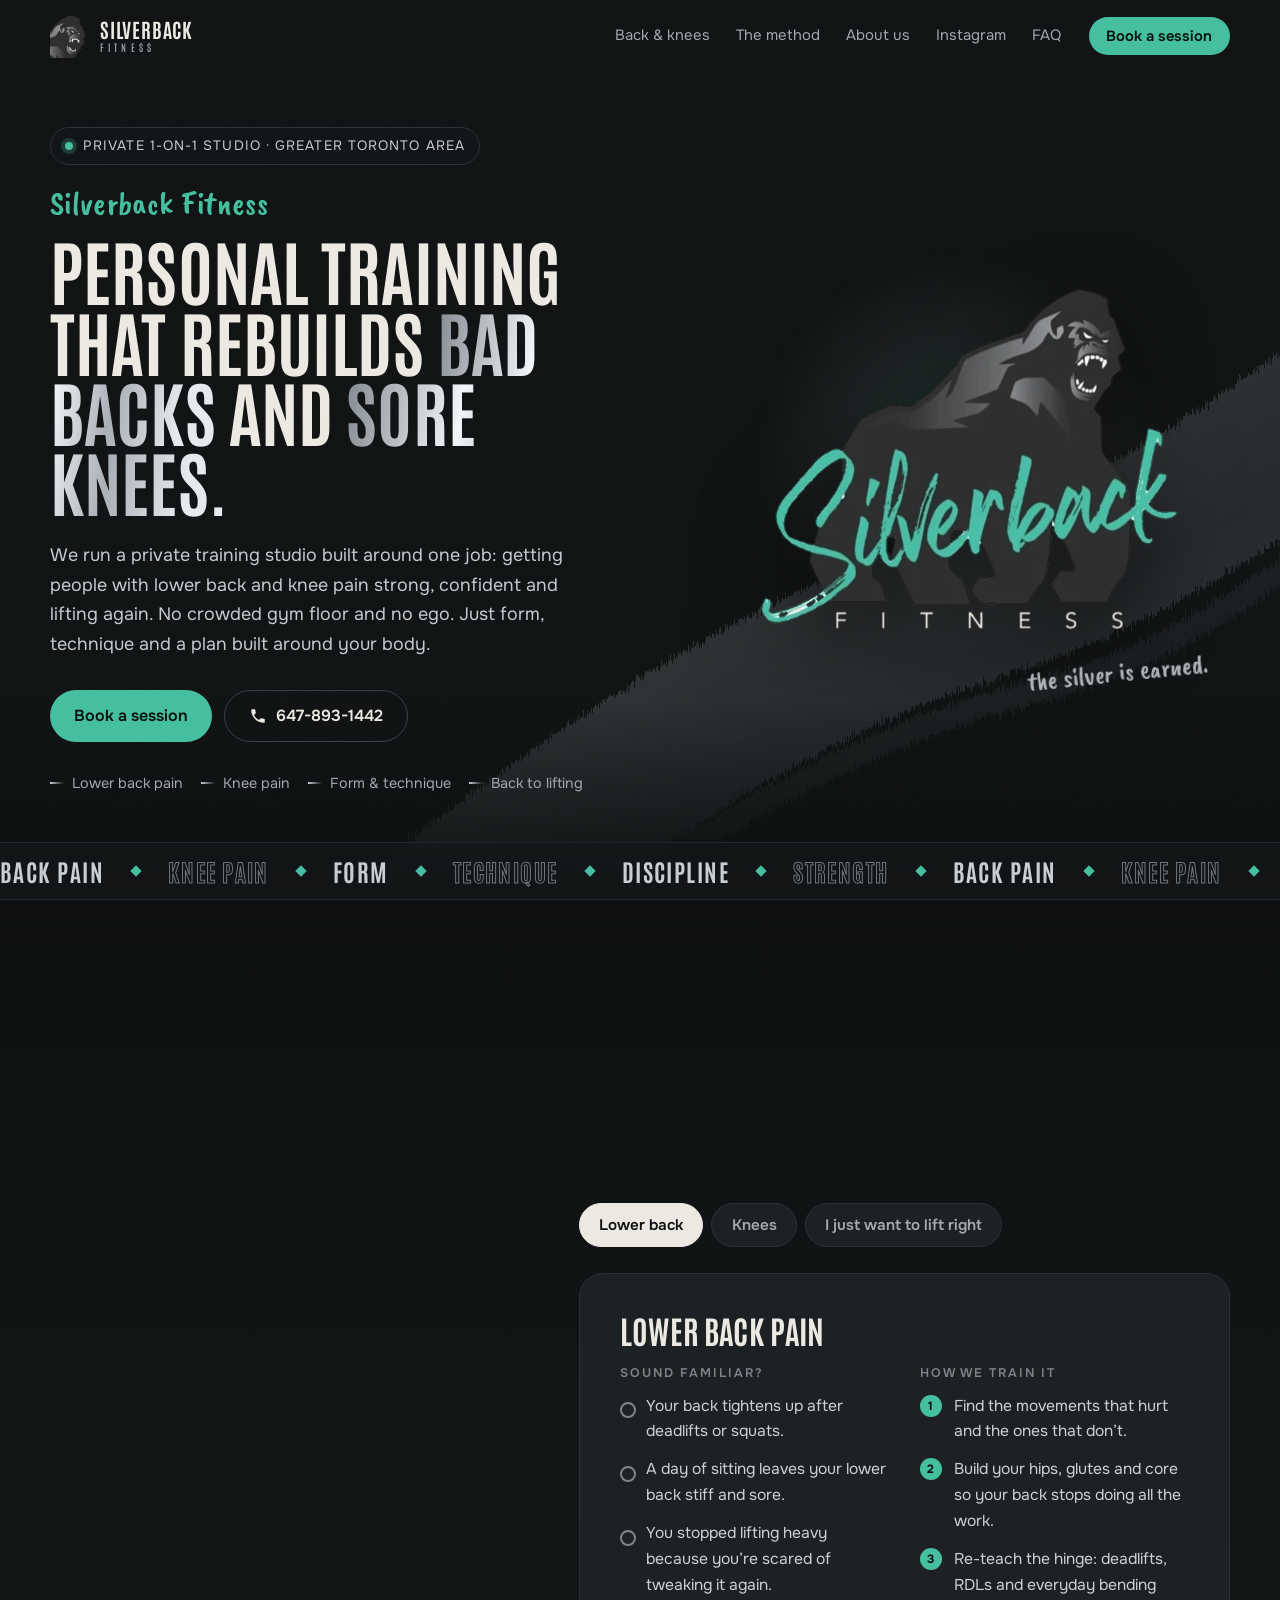
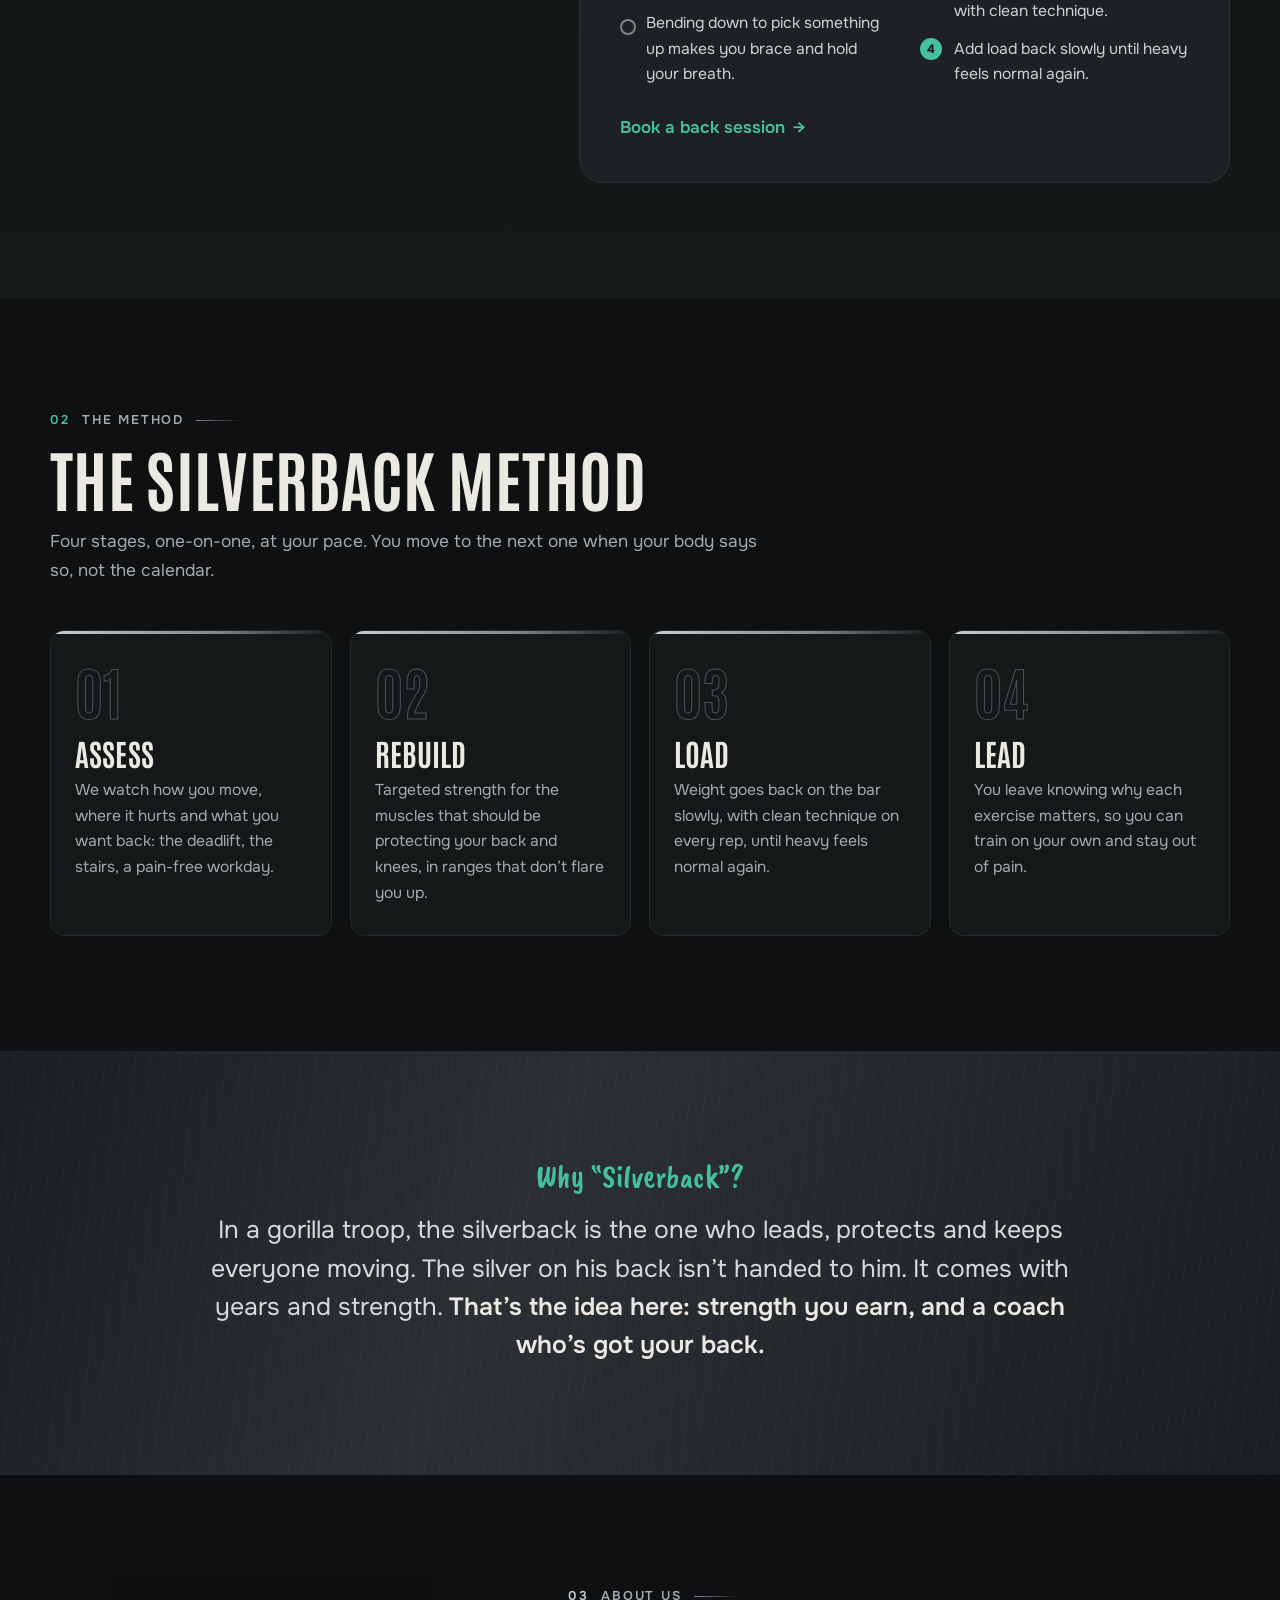
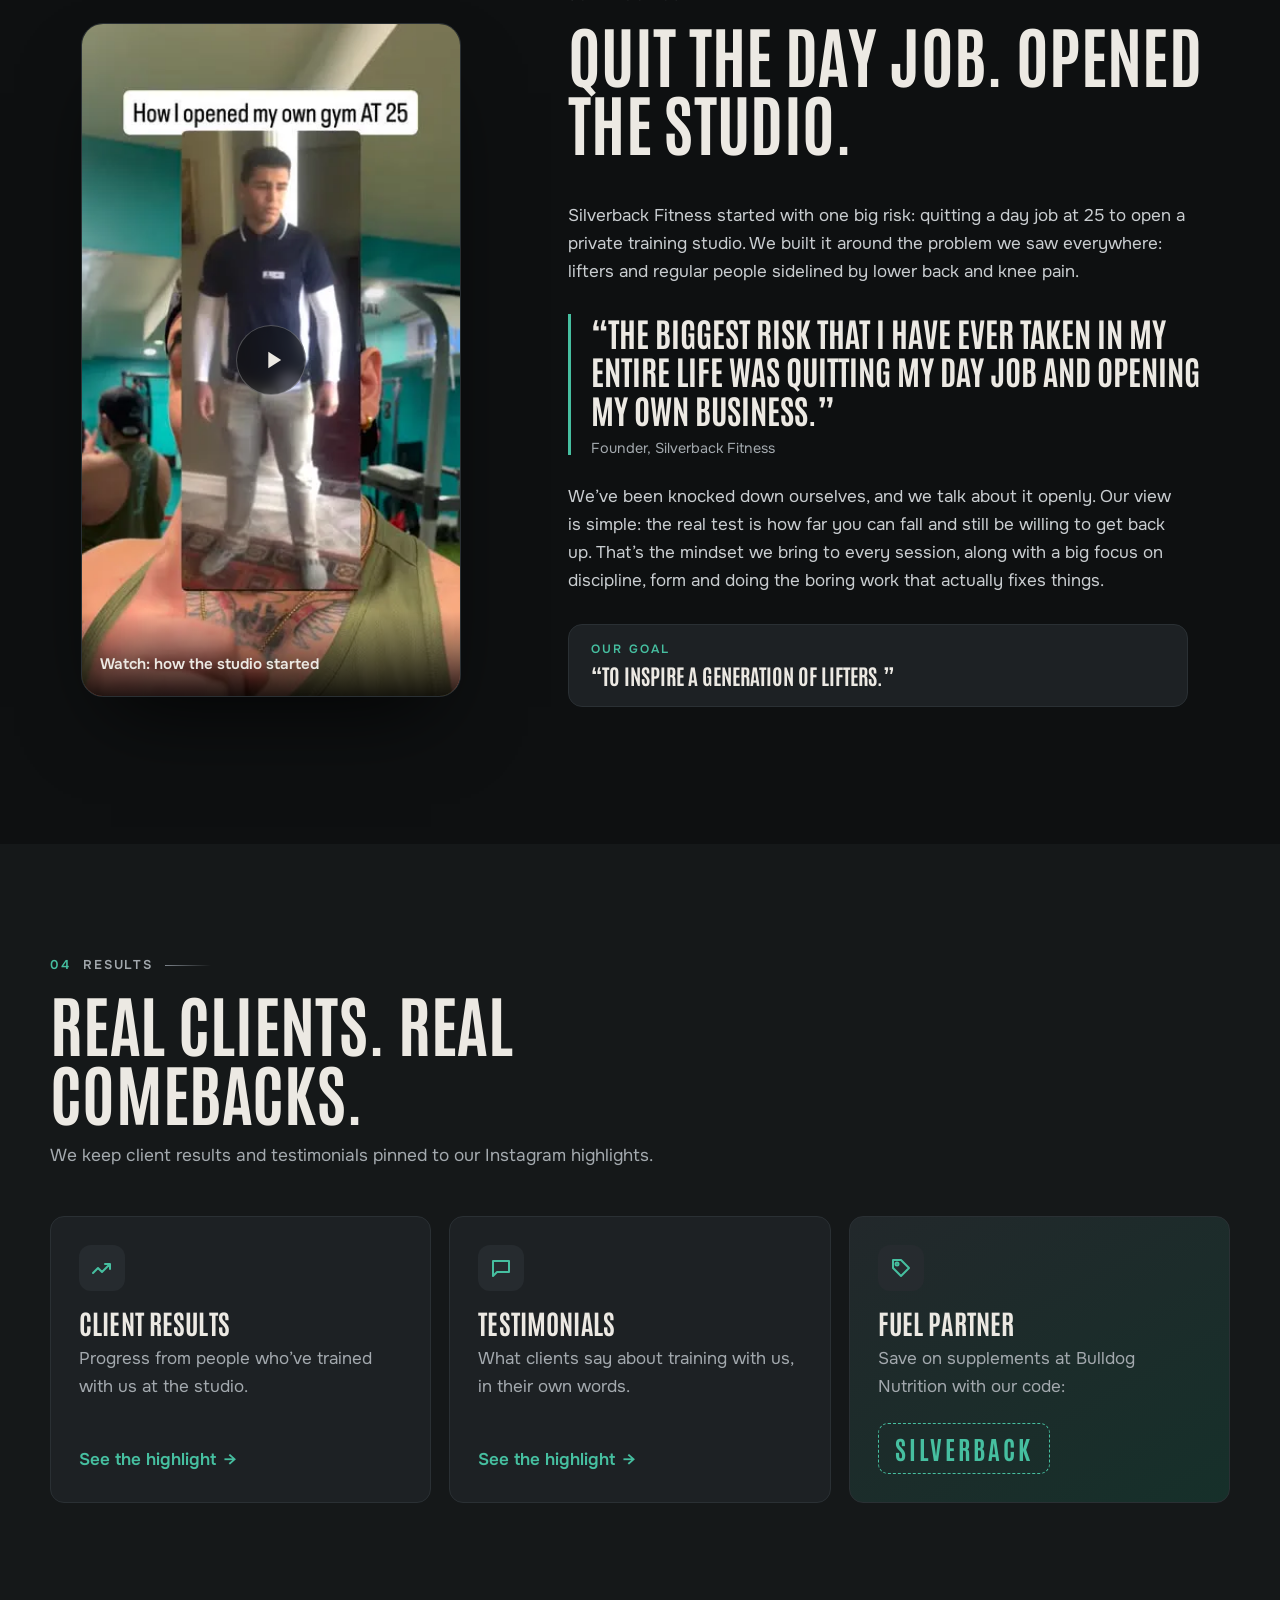
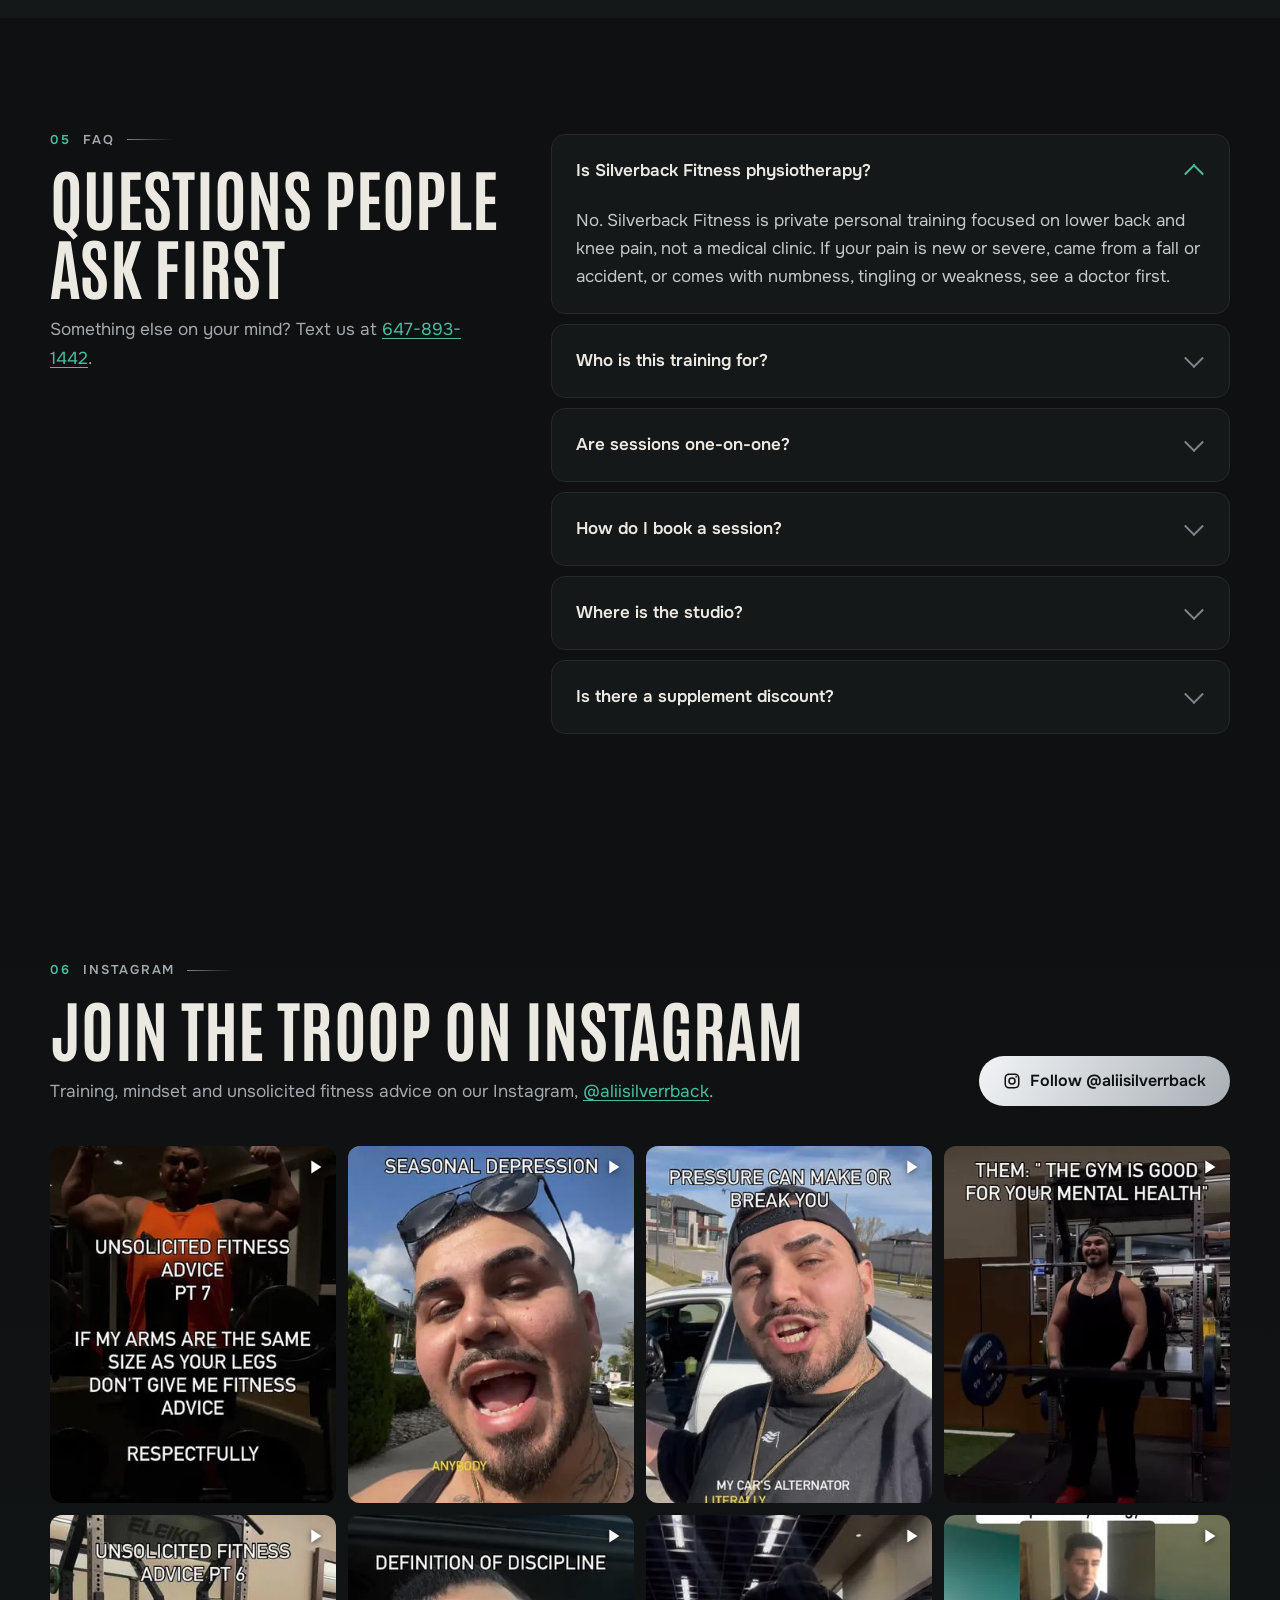
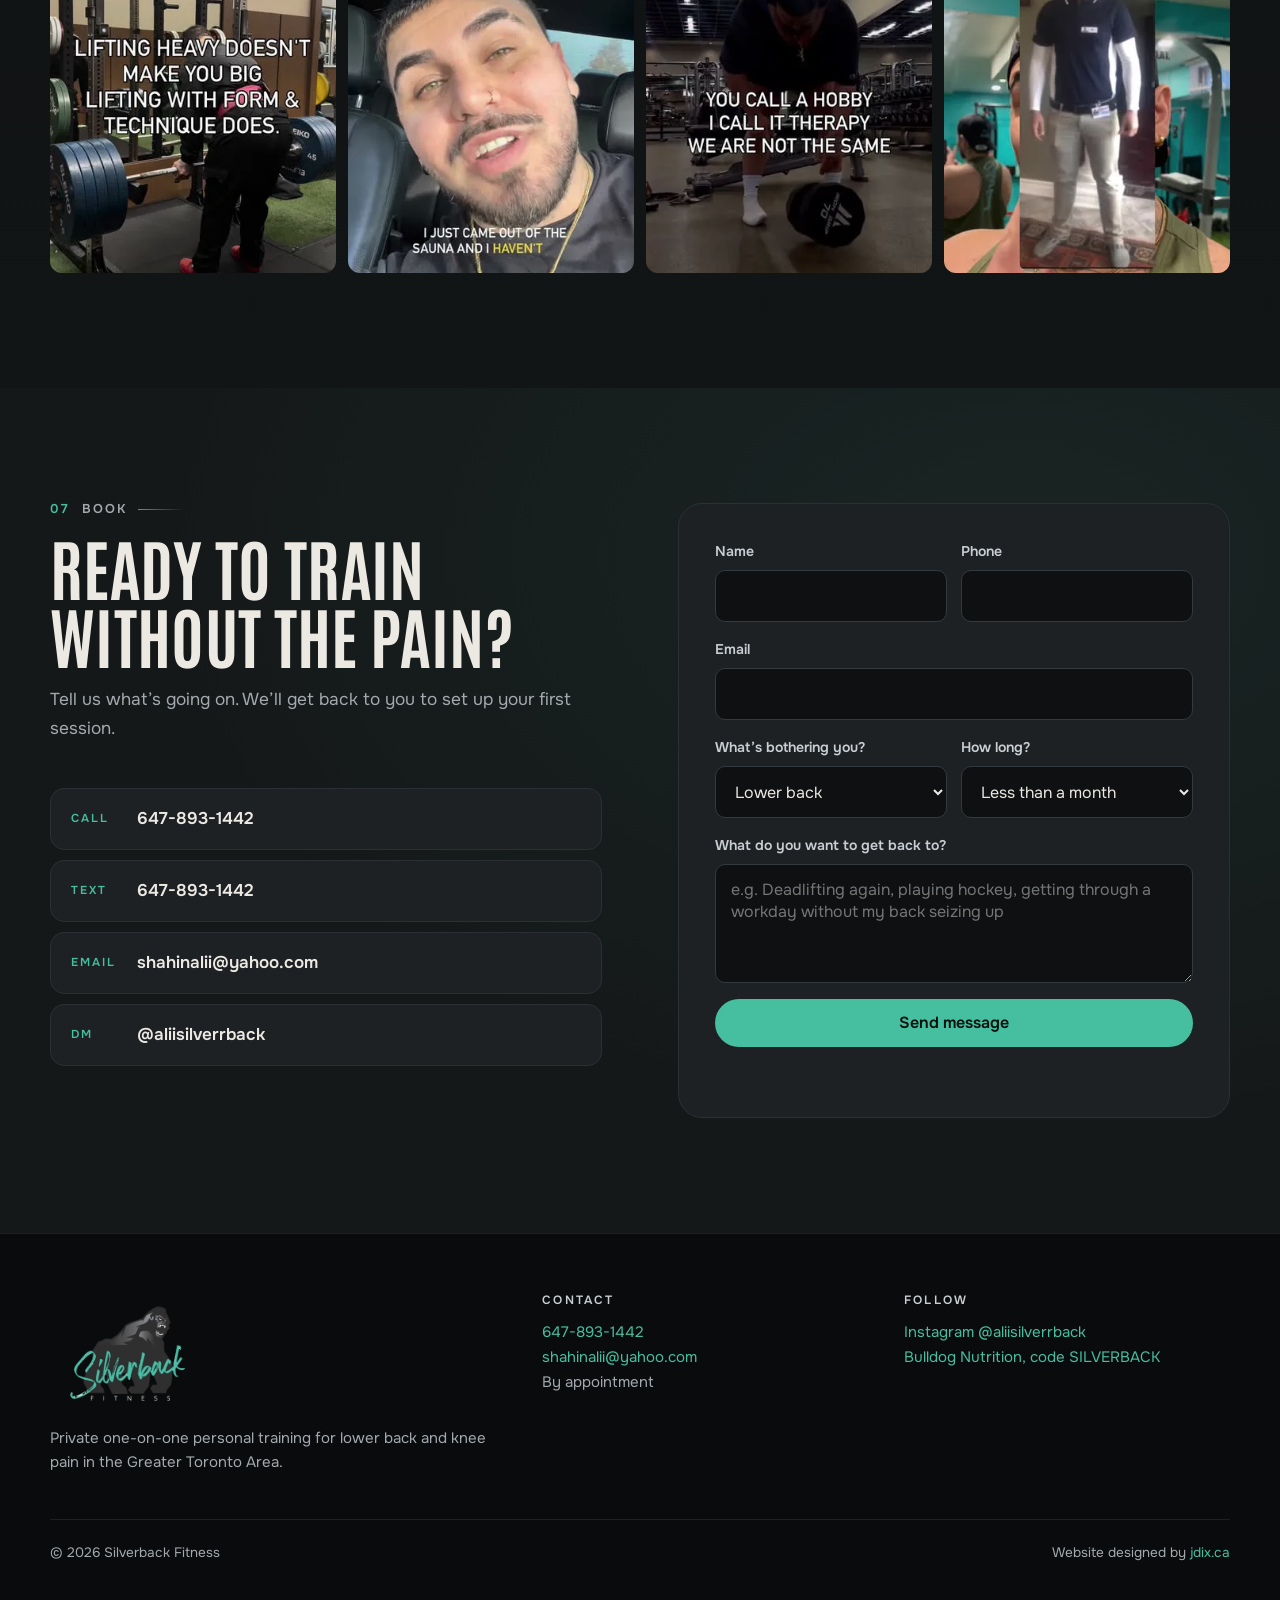
==== commit 0478d875: "Launch on alisilverback.ca: we/us voice, no personal name, drop noindex Co-Authored-By: Claude Opus " ====
--- a/index.html
+++ b/index.html
@@ -4,20 +4,19 @@
 <meta charset="utf-8">
 <meta name="viewport" content="width=device-width, initial-scale=1">
 <title>Silverback Fitness | Back &amp; Knee Pain Personal Training, GTA</title>
-<meta name="description" content="Private one-on-one personal training for lower back and knee pain in the GTA. Rebuild strength, fix your form, lift again. Call or text Ali: 647-893-1442.">
-<link rel="canonical" href="https://jdix22.github.io/silverback-fitness/">
-<meta name="robots" content="noindex">
+<meta name="description" content="Private one-on-one personal training for lower back and knee pain in the GTA. Rebuild strength, fix your form, lift again. Call or text 647-893-1442.">
+<link rel="canonical" href="https://alisilverback.ca/">
 <meta name="theme-color" content="#0e1011">
 
 <meta property="og:type" content="website">
 <meta property="og:site_name" content="Silverback Fitness">
 <meta property="og:title" content="Silverback Fitness | Back &amp; knee rehab personal training">
 <meta property="og:description" content="Private 1-on-1 training for people with lower back and knee pain. Get strong, fix your form, lift again.">
-<meta property="og:image" content="https://jdix22.github.io/silverback-fitness/assets/og.png">
+<meta property="og:image" content="https://alisilverback.ca/assets/og.png">
 <meta property="og:image:width" content="1200">
 <meta property="og:image:height" content="630">
 <meta property="og:image:alt" content="Silverback Fitness gorilla logo with the words Back and knee rehab personal training">
-<meta property="og:url" content="https://jdix22.github.io/silverback-fitness/">
+<meta property="og:url" content="https://alisilverback.ca/">
 <meta property="og:locale" content="en_CA">
 <meta name="twitter:card" content="summary_large_image">
 
@@ -26,7 +25,7 @@
 <link rel="preconnect" href="https://fonts.googleapis.com">
 <link rel="preconnect" href="https://fonts.gstatic.com" crossorigin>
 <link href="https://fonts.googleapis.com/css2?family=Antonio:wght@500;700&family=Caveat+Brush&family=Onest:wght@400;500;600;700&display=swap" rel="stylesheet">
-<link rel="stylesheet" href="assets/css/site.css?v=2">
+<link rel="stylesheet" href="assets/css/site.css?v=3">
 
 <script type="application/ld+json">
 {
@@ -34,16 +33,15 @@
   "@graph": [
     {
       "@type": "ExerciseGym",
-      "@id": "https://jdix22.github.io/silverback-fitness/#business",
+      "@id": "https://alisilverback.ca/#business",
       "name": "Silverback Fitness",
       "description": "Private one-on-one personal training studio focused on rehab training for lower back and knee pain.",
-      "url": "https://jdix22.github.io/silverback-fitness/",
-      "logo": "https://jdix22.github.io/silverback-fitness/assets/img/silverback-fitness-logo.webp",
-      "image": "https://jdix22.github.io/silverback-fitness/assets/og.png",
+      "url": "https://alisilverback.ca/",
+      "logo": "https://alisilverback.ca/assets/img/silverback-fitness-logo.webp",
+      "image": "https://alisilverback.ca/assets/og.png",
       "telephone": "+1-647-893-1442",
       "email": "shahinalii@yahoo.com",
       "areaServed": { "@type": "AdministrativeArea", "name": "Greater Toronto Area, Ontario" },
-      "founder": { "@type": "Person", "name": "Ali", "jobTitle": "Personal trainer, back and knee rehab specialist", "sameAs": "https://www.instagram.com/aliisilverrback/" },
       "sameAs": ["https://www.instagram.com/aliisilverrback/"],
       "hasOfferCatalog": {
         "@type": "OfferCatalog",
@@ -57,10 +55,10 @@
     },
     {
       "@type": "WebSite",
-      "@id": "https://jdix22.github.io/silverback-fitness/#website",
-      "url": "https://jdix22.github.io/silverback-fitness/",
+      "@id": "https://alisilverback.ca/#website",
+      "url": "https://alisilverback.ca/",
       "name": "Silverback Fitness",
-      "publisher": { "@id": "https://jdix22.github.io/silverback-fitness/#business" }
+      "publisher": { "@id": "https://alisilverback.ca/#business" }
     }
   ]
 }
@@ -83,7 +81,7 @@
     <nav class="nav" aria-label="Main">
       <a href="#pain">Back &amp; knees</a>
       <a href="#method">The method</a>
-      <a href="#about">About Ali</a>
+      <a href="#about">About us</a>
       <a href="#instagram">Instagram</a>
       <a href="#faq">FAQ</a>
     </nav>
@@ -122,7 +120,7 @@
         <span class="h1-brand">Silverback Fitness</span>
         <span class="h1-main">Personal training that rebuilds <em>bad backs</em> and <em>sore knees.</em></span>
       </h1>
-      <p class="lede">Ali runs a private training studio built around one job: getting people with lower back and knee pain strong, confident and lifting again. No crowded gym floor and no ego. Just form, technique and a plan built around your body.</p>
+      <p class="lede">We run a private training studio built around one job: getting people with lower back and knee pain strong, confident and lifting again. No crowded gym floor and no ego. Just form, technique and a plan built around your body.</p>
       <div class="hero-cta">
         <a class="btn" href="#contact">Book a session</a>
         <a class="btn btn-ghost" href="tel:+16478931442"><svg viewBox="0 0 24 24" aria-hidden="true"><path d="M6.6 10.8a15.1 15.1 0 0 0 6.6 6.6l2.2-2.2a1 1 0 0 1 1-.25 11.4 11.4 0 0 0 3.6.57 1 1 0 0 1 1 1V20a1 1 0 0 1-1 1A17 17 0 0 1 3 4a1 1 0 0 1 1-1h3.5a1 1 0 0 1 1 1c0 1.25.2 2.45.57 3.6a1 1 0 0 1-.25 1z"/></svg>647-893-1442</a>
@@ -152,7 +150,7 @@
     <div class="sec-head reveal">
       <p class="num">01 <span>Back &amp; knees</span></p>
       <h2>Where does it hurt?</h2>
-      <p class="sub">Pick one. Here’s what people usually tell Ali on day one, and how he trains it.</p>
+      <p class="sub">Pick one. Here’s what people usually tell us on day one, and how we train it.</p>
     </div>
 
     <div class="pain-grid">
@@ -219,7 +217,7 @@
               </ul>
             </div>
             <div>
-              <p class="label">How Ali trains it</p>
+              <p class="label">How we train it</p>
               <ol class="steps-mini">
                 <li>Find the movements that hurt and the ones that don’t.</li>
                 <li>Build your hips, glutes and core so your back stops doing all the work.</li>
@@ -244,7 +242,7 @@
               </ul>
             </div>
             <div>
-              <p class="label">How Ali trains it</p>
+              <p class="label">How we train it</p>
               <ol class="steps-mini">
                 <li>Watch how your hips, knees and ankles track together.</li>
                 <li>Strengthen quads, glutes and hamstrings in ranges that feel good.</li>
@@ -258,8 +256,8 @@
 
         <div class="pain-panel" role="tabpanel" id="p-lift" aria-labelledby="t-lift" hidden>
           <h3>Lifting with form &amp; technique</h3>
-          <blockquote class="pull">“Lifting heavy doesn’t make you big. Lifting with form &amp; technique does.”<cite>Ali, on Instagram</cite></blockquote>
-          <p>No pain, just tired of guessing? Ali coaches the big lifts one-on-one so you build strength without building injuries. Squat, hinge, press and pull, done properly, with a plan you can keep running on your own.</p>
+          <blockquote class="pull">“Lifting heavy doesn’t make you big. Lifting with form &amp; technique does.”<cite>Silverback Fitness, on Instagram</cite></blockquote>
+          <p>No pain, just tired of guessing? We coach the big lifts one-on-one so you build strength without building injuries. Squat, hinge, press and pull, done properly, with a plan you can keep running on your own.</p>
           <a class="link-arrow" href="#contact" data-prefill="Strength and technique">Book a technique session <span aria-hidden="true">→</span></a>
         </div>
       </div>
@@ -276,7 +274,7 @@
       <p class="sub">Four stages, one-on-one, at your pace. You move to the next one when your body says so, not the calendar.</p>
     </div>
     <ol class="method-list">
-      <li class="reveal"><span class="m-num">01</span><h3>Assess</h3><p>Ali watches how you move, where it hurts and what you want back: the deadlift, the stairs, a pain-free workday.</p></li>
+      <li class="reveal"><span class="m-num">01</span><h3>Assess</h3><p>We watch how you move, where it hurts and what you want back: the deadlift, the stairs, a pain-free workday.</p></li>
       <li class="reveal"><span class="m-num">02</span><h3>Rebuild</h3><p>Targeted strength for the muscles that should be protecting your back and knees, in ranges that don’t flare you up.</p></li>
       <li class="reveal"><span class="m-num">03</span><h3>Load</h3><p>Weight goes back on the bar slowly, with clean technique on every rep, until heavy feels normal again.</p></li>
       <li class="reveal"><span class="m-num">04</span><h3>Lead</h3><p>You leave knowing why each exercise matters, so you can train on your own and stay out of pain.</p></li>
@@ -297,20 +295,20 @@
   <div class="wrap about-grid">
     <div class="about-media reveal">
       <a class="reel" href="https://www.instagram.com/reel/DZLrXMgRWpS/" target="_blank" rel="noopener">
-        <img src="assets/img/ig/how-i-opened-my-gym-at-25.webp" alt="Ali’s Instagram reel titled How I opened my own gym at 25, showing him at his old day job and in his training studio" width="361" height="640" loading="lazy">
+        <img src="assets/img/ig/how-i-opened-my-gym-at-25.webp" alt="Instagram reel about opening the Silverback Fitness studio at 25, from the old day job to the training floor" width="361" height="640" loading="lazy">
         <span class="reel-play" aria-hidden="true"><svg viewBox="0 0 24 24"><path d="M8 5v14l11-7z"/></svg></span>
-        <span class="reel-cap">Watch: how I opened my own gym at 25</span>
+        <span class="reel-cap">Watch: how the studio started</span>
       </a>
     </div>
     <div class="about-copy">
       <div class="sec-head reveal">
-        <p class="num">03 <span>About Ali</span></p>
+        <p class="num">03 <span>About us</span></p>
         <h2>Quit the day job. Opened the studio.</h2>
       </div>
-      <p class="reveal">Ali is the personal trainer behind Silverback Fitness. He quit his day job to open his own private training studio at 25, and he built it around the problem he saw everywhere: lifters and regular people sidelined by lower back and knee pain.</p>
-      <blockquote class="pull reveal">“The biggest risk that I have ever taken in my entire life was quitting my day job and opening my own business.”<cite>Ali</cite></blockquote>
-      <p class="reveal">He’s been knocked down himself, and he talks about it openly. His view is simple: the real test is how far you can fall and still be willing to get back up. That’s the mindset he brings to every session, along with a big focus on discipline, form and doing the boring work that actually fixes things.</p>
-      <p class="mission reveal"><span>His goal</span>“To inspire a generation of lifters.”</p>
+      <p class="reveal">Silverback Fitness started with one big risk: quitting a day job at 25 to open a private training studio. We built it around the problem we saw everywhere: lifters and regular people sidelined by lower back and knee pain.</p>
+      <blockquote class="pull reveal">“The biggest risk that I have ever taken in my entire life was quitting my day job and opening my own business.”<cite>Founder, Silverback Fitness</cite></blockquote>
+      <p class="reveal">We’ve been knocked down ourselves, and we talk about it openly. Our view is simple: the real test is how far you can fall and still be willing to get back up. That’s the mindset we bring to every session, along with a big focus on discipline, form and doing the boring work that actually fixes things.</p>
+      <p class="mission reveal"><span>Our goal</span>“To inspire a generation of lifters.”</p>
     </div>
   </div>
 </section>
@@ -321,25 +319,25 @@
     <div class="sec-head reveal">
       <p class="num">04 <span>Results</span></p>
       <h2>Real clients. Real comebacks.</h2>
-      <p class="sub">Ali keeps client results and testimonials pinned to his Instagram highlights.</p>
+      <p class="sub">We keep client results and testimonials pinned to our Instagram highlights.</p>
     </div>
     <div class="cards">
       <a class="card reveal" href="https://www.instagram.com/aliisilverrback/" target="_blank" rel="noopener">
         <span class="card-icon" aria-hidden="true"><svg viewBox="0 0 24 24"><path d="M3 17l5-5 4 4 8-8M15 8h5v5"/></svg></span>
         <h3>Client Results</h3>
-        <p>Progress from people who’ve trained with Ali at the studio.</p>
+        <p>Progress from people who’ve trained with us at the studio.</p>
         <span class="link-arrow">See the highlight <span aria-hidden="true">→</span></span>
       </a>
       <a class="card reveal" href="https://www.instagram.com/aliisilverrback/" target="_blank" rel="noopener">
         <span class="card-icon" aria-hidden="true"><svg viewBox="0 0 24 24"><path d="M4 5h16v11H8l-4 4z"/></svg></span>
         <h3>Testimonials</h3>
-        <p>What clients say about training with Ali, in their own words.</p>
+        <p>What clients say about training with us, in their own words.</p>
         <span class="link-arrow">See the highlight <span aria-hidden="true">→</span></span>
       </a>
       <a class="card card-partner reveal" href="https://www.bulldognutrition.ca/discount/SILVERBACK" target="_blank" rel="noopener sponsored">
         <span class="card-icon" aria-hidden="true"><svg viewBox="0 0 24 24"><path d="M20 12l-8 8-8-8V4h8z"/><circle cx="8" cy="8" r="1.5"/></svg></span>
         <h3>Fuel partner</h3>
-        <p>Save on supplements at Bulldog Nutrition with Ali’s code:</p>
+        <p>Save on supplements at Bulldog Nutrition with our code:</p>
         <span class="code">SILVERBACK</span>
       </a>
     </div>
@@ -352,7 +350,7 @@
     <div class="sec-head reveal">
       <p class="num">05 <span>FAQ</span></p>
       <h2>Questions people ask first</h2>
-      <p class="sub">Something else on your mind? Text Ali at <a href="sms:+16478931442">647-893-1442</a>.</p>
+      <p class="sub">Something else on your mind? Text us at <a href="sms:+16478931442">647-893-1442</a>.</p>
     </div>
     <div class="faq-list">
       <details class="reveal" open>
@@ -365,15 +363,15 @@
       </details>
       <details class="reveal">
         <summary>Are sessions one-on-one?</summary>
-        <p>Yes. Silverback Fitness is a private training studio, so it’s you and Ali, not a crowded gym floor.</p>
+        <p>Yes. Silverback Fitness is a private training studio, so it’s just you and your coach, not a crowded gym floor.</p>
       </details>
       <details class="reveal">
         <summary>How do I book a session?</summary>
-        <p>Call or text Ali at <a href="tel:+16478931442">647-893-1442</a>, email <a href="mailto:shahinalii@yahoo.com">shahinalii@yahoo.com</a>, or use the form below. Tell him what hurts, how long it’s been going on and what you want to get back to.</p>
+        <p>Call or text us at <a href="tel:+16478931442">647-893-1442</a>, email <a href="mailto:shahinalii@yahoo.com">shahinalii@yahoo.com</a>, or use the form below. Tell us what hurts, how long it’s been going on and what you want to get back to.</p>
       </details>
       <details class="reveal">
         <summary>Where is the studio?</summary>
-        <p>Silverback Fitness is a private studio in the Greater Toronto Area. Ali sends the exact address when you book.</p>
+        <p>Silverback Fitness is a private studio in the Greater Toronto Area. We send the exact address when you book.</p>
       </details>
       <details class="reveal">
         <summary>Is there a supplement discount?</summary>
@@ -390,21 +388,21 @@
       <div>
         <p class="num">06 <span>Instagram</span></p>
         <h2>Join the troop on Instagram</h2>
-        <p class="sub">Training, mindset and unsolicited fitness advice from <a href="https://www.instagram.com/aliisilverrback/" target="_blank" rel="noopener">@aliisilverrback</a>.</p>
+        <p class="sub">Training, mindset and unsolicited fitness advice on our Instagram, <a href="https://www.instagram.com/aliisilverrback/" target="_blank" rel="noopener">@aliisilverrback</a>.</p>
       </div>
       <a class="btn btn-ig" href="https://www.instagram.com/aliisilverrback/" target="_blank" rel="noopener">
         <svg viewBox="0 0 24 24" aria-hidden="true"><rect x="3" y="3" width="18" height="18" rx="5"/><circle cx="12" cy="12" r="4"/><circle cx="17.5" cy="6.5" r="1.1"/></svg>Follow @aliisilverrback
       </a>
     </div>
     <ul class="ig-grid" data-feed-list>
-      <li><a class="ig-tile" href="https://www.instagram.com/reel/DfU-xfAT_Vb/" target="_blank" rel="noopener"><img src="assets/img/ig/unsolicited-fitness-advice.webp" alt="Unsolicited fitness advice part 7 reel, Ali flexing in the gym" width="361" height="640" loading="lazy"><span class="ig-cap">Unsolicited fitness advice, pt 7.</span></a></li>
-      <li><a class="ig-tile" href="https://www.instagram.com/reel/DfFxEySPfbX/" target="_blank" rel="noopener"><img src="assets/img/ig/seasonal-depression-vitamin-d.webp" alt="Ali outdoors in a reel about seasonal depression and vitamin D" width="361" height="640" loading="lazy"><span class="ig-cap">Living in the north is hard and seasonal depression is real.</span></a></li>
-      <li><a class="ig-tile" href="https://www.instagram.com/reel/De170Zmx6rd/" target="_blank" rel="noopener"><img src="assets/img/ig/pressure-mindset.webp" alt="Ali in a reel titled Pressure can make or break you" width="361" height="640" loading="lazy"><span class="ig-cap">Mindset is the biggest reason you’ll overcome anything.</span></a></li>
-      <li><a class="ig-tile" href="https://www.instagram.com/reel/DewfZE_RdHy/" target="_blank" rel="noopener"><img src="assets/img/ig/gym-mental-health.webp" alt="Ali smiling at a barbell in a reel about the gym and mental health" width="361" height="640" loading="lazy"><span class="ig-cap">“The gym is good for your mental health.”</span></a></li>
+      <li><a class="ig-tile" href="https://www.instagram.com/reel/DfU-xfAT_Vb/" target="_blank" rel="noopener"><img src="assets/img/ig/unsolicited-fitness-advice.webp" alt="Unsolicited fitness advice part 7 reel, a trainer flexing in the gym" width="361" height="640" loading="lazy"><span class="ig-cap">Unsolicited fitness advice, pt 7.</span></a></li>
+      <li><a class="ig-tile" href="https://www.instagram.com/reel/DfFxEySPfbX/" target="_blank" rel="noopener"><img src="assets/img/ig/seasonal-depression-vitamin-d.webp" alt="Trainer outdoors in a reel about seasonal depression and vitamin D" width="361" height="640" loading="lazy"><span class="ig-cap">Living in the north is hard and seasonal depression is real.</span></a></li>
+      <li><a class="ig-tile" href="https://www.instagram.com/reel/De170Zmx6rd/" target="_blank" rel="noopener"><img src="assets/img/ig/pressure-mindset.webp" alt="Reel titled Pressure can make or break you" width="361" height="640" loading="lazy"><span class="ig-cap">Mindset is the biggest reason you’ll overcome anything.</span></a></li>
+      <li><a class="ig-tile" href="https://www.instagram.com/reel/DewfZE_RdHy/" target="_blank" rel="noopener"><img src="assets/img/ig/gym-mental-health.webp" alt="Trainer smiling at a barbell in a reel about the gym and mental health" width="361" height="640" loading="lazy"><span class="ig-cap">“The gym is good for your mental health.”</span></a></li>
       <li><a class="ig-tile" href="https://www.instagram.com/reel/Deo9u8ax7Wi/" target="_blank" rel="noopener"><img src="assets/img/ig/lifting-with-form-and-technique.webp" alt="Heavy barbell lift in a squat rack, captioned lifting with form and technique" width="361" height="640" loading="lazy"><span class="ig-cap">Lifting heavy doesn’t make you big. Form &amp; technique does.</span></a></li>
-      <li><a class="ig-tile" href="https://www.instagram.com/reel/DecGVkbxpxh/" target="_blank" rel="noopener"><img src="assets/img/ig/definition-of-discipline.webp" alt="Ali in his car after the sauna, in a reel titled Definition of discipline" width="361" height="640" loading="lazy"><span class="ig-cap">Discipline is doing what you hate because it has to be done.</span></a></li>
+      <li><a class="ig-tile" href="https://www.instagram.com/reel/DecGVkbxpxh/" target="_blank" rel="noopener"><img src="assets/img/ig/definition-of-discipline.webp" alt="Trainer in a car after the sauna, in a reel titled Definition of discipline" width="361" height="640" loading="lazy"><span class="ig-cap">Discipline is doing what you hate because it has to be done.</span></a></li>
       <li><a class="ig-tile" href="https://www.instagram.com/reel/DeYL7PKMTdn/" target="_blank" rel="noopener"><img src="assets/img/ig/training-as-therapy.webp" alt="Lifter deadlifting in a dark gym, captioned You call it a hobby, I call it therapy" width="361" height="640" loading="lazy"><span class="ig-cap">The cheapest and most underrated form of therapy.</span></a></li>
-      <li><a class="ig-tile" href="https://www.instagram.com/reel/DZLrXMgRWpS/" target="_blank" rel="noopener"><img src="assets/img/ig/how-i-opened-my-gym-at-25.webp" alt="Reel titled How I opened my own gym at 25" width="361" height="640" loading="lazy"><span class="ig-cap">How I became Silverback Fitness, and the story behind it.</span></a></li>
+      <li><a class="ig-tile" href="https://www.instagram.com/reel/DZLrXMgRWpS/" target="_blank" rel="noopener"><img src="assets/img/ig/how-i-opened-my-gym-at-25.webp" alt="Reel titled How I opened my own gym at 25" width="361" height="640" loading="lazy"><span class="ig-cap">How Silverback Fitness started, and the story behind it.</span></a></li>
     </ul>
   </div>
 </section>
@@ -416,7 +414,7 @@
       <div class="sec-head reveal">
         <p class="num">07 <span>Book</span></p>
         <h2>Ready to train without the pain?</h2>
-        <p class="sub">Tell Ali what’s going on. He’ll get back to you to set up your first session.</p>
+        <p class="sub">Tell us what’s going on. We’ll get back to you to set up your first session.</p>
       </div>
       <ul class="direct reveal">
         <li><a href="tel:+16478931442"><span>Call</span>647-893-1442</a></li>
@@ -445,7 +443,7 @@
         </label>
       </div>
       <label>What do you want to get back to?<textarea name="message" rows="4" placeholder="e.g. Deadlifting again, playing hockey, getting through a workday without my back seizing up" required></textarea></label>
-      <button class="btn btn-full" type="submit">Send to Ali</button>
+      <button class="btn btn-full" type="submit">Send message</button>
       <p class="form-status" data-form-status role="status" aria-live="polite"></p>
     </form>
   </div>
@@ -480,6 +478,6 @@
   <a href="#contact" class="dock-main">Book</a>
 </nav>
 
-<script src="assets/js/site.js?v=2" defer></script>
+<script src="assets/js/site.js?v=3" defer></script>
 </body>
 </html>
